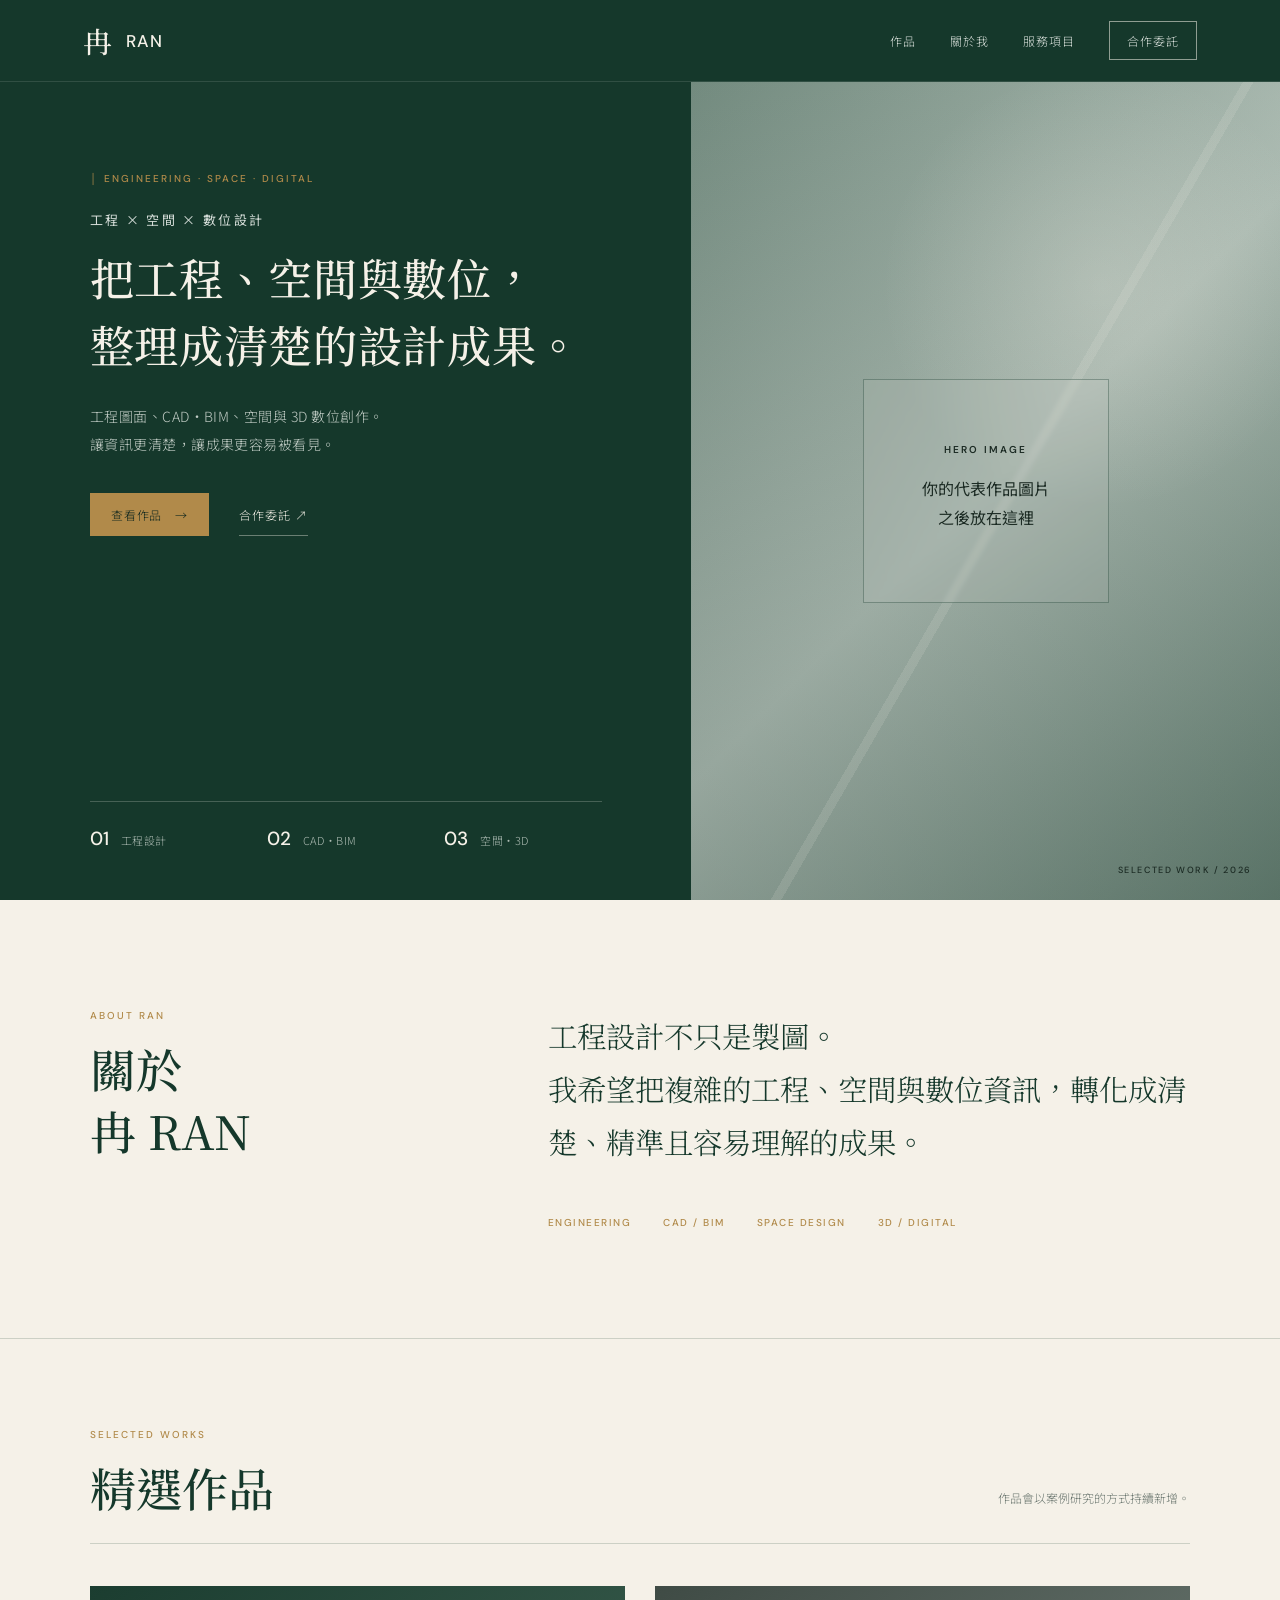
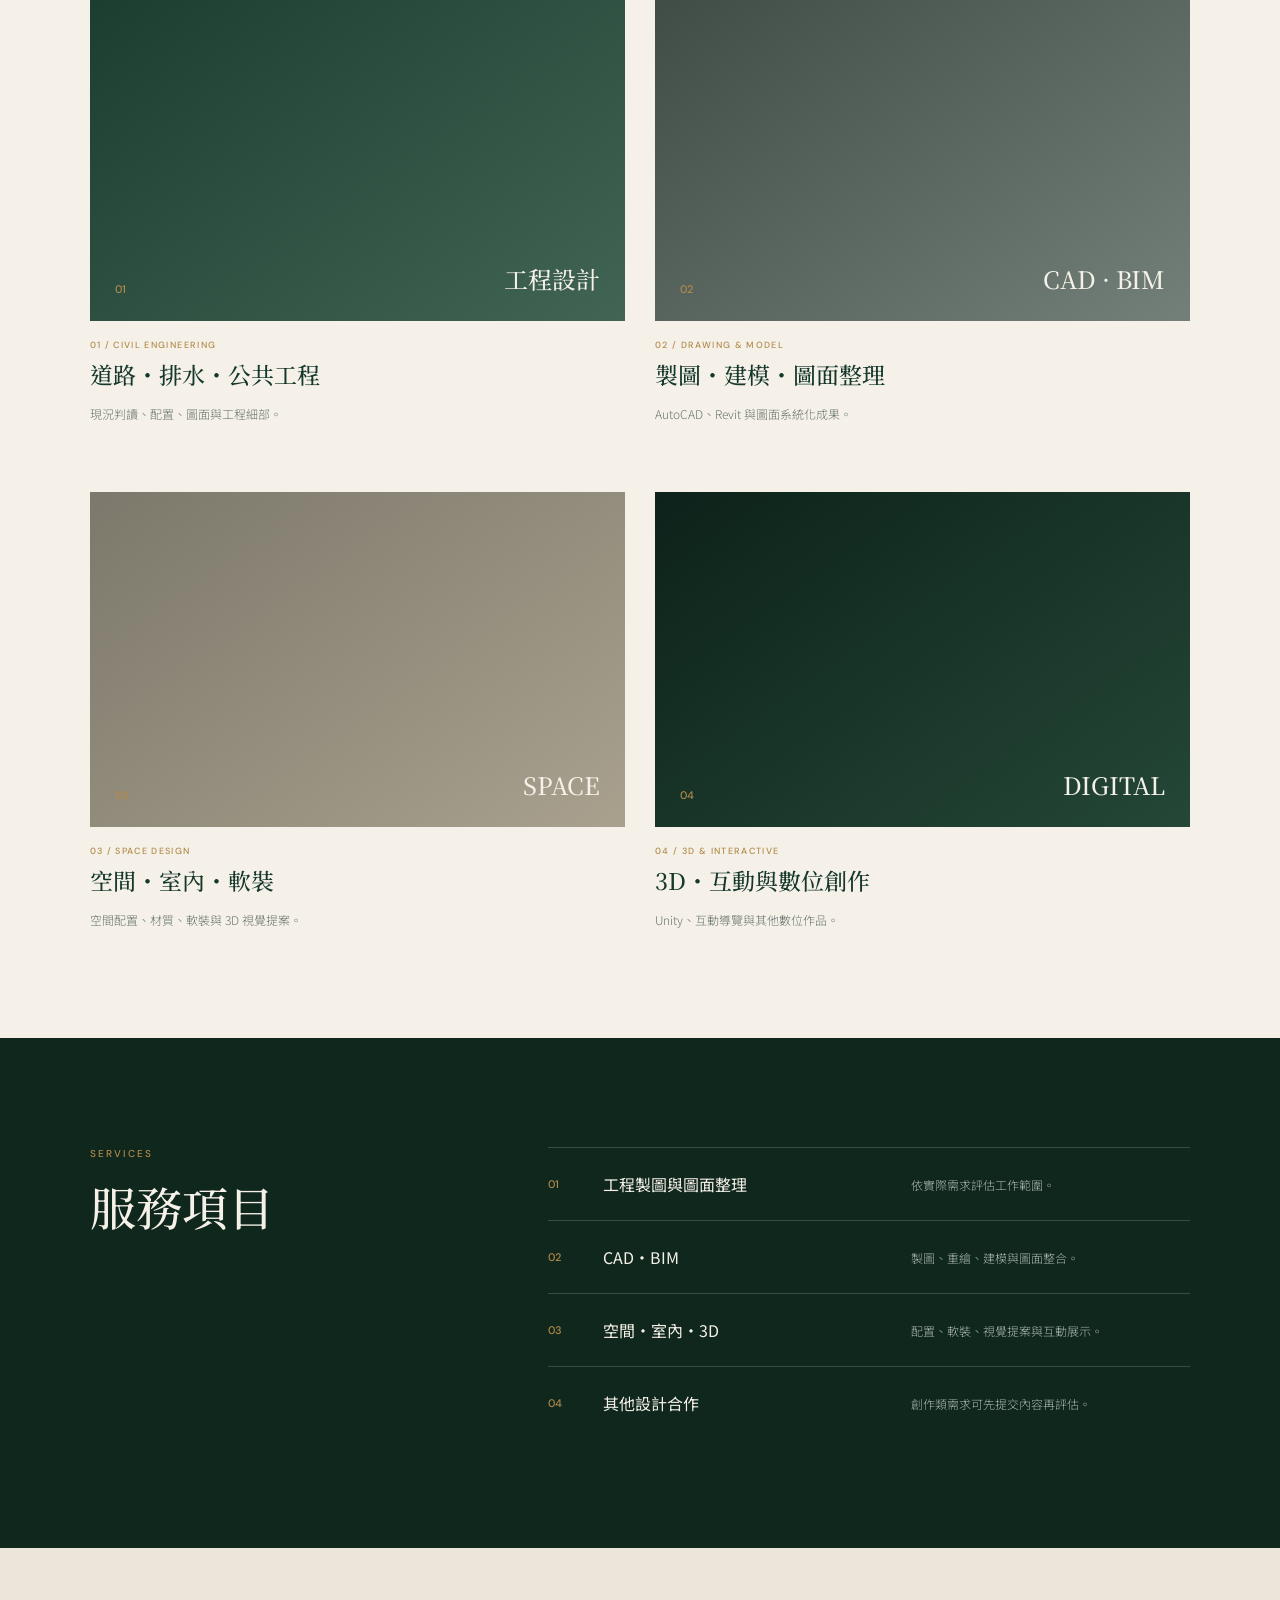
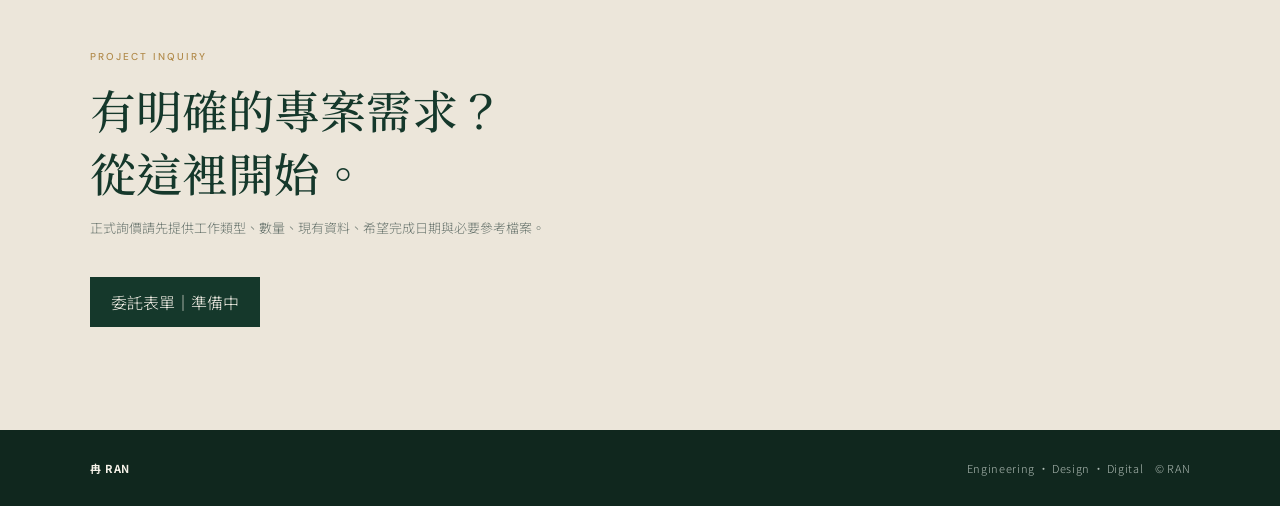
==== index.html @ 671bc38c "Add files via upload" ====
<!DOCTYPE html><html lang="zh-Hant"><head><meta charset="UTF-8"><meta name="viewport" content="width=device-width,initial-scale=1"><title>冉 RAN｜工程 × 空間 × 數位設計</title><link rel="preconnect" href="https://fonts.googleapis.com"><link rel="preconnect" href="https://fonts.gstatic.com" crossorigin><link href="https://fonts.googleapis.com/css2?family=Noto+Sans+TC:wght@300;400;500;600&family=Noto+Serif+TC:wght@500;600&family=DM+Sans:wght@400;500;600&display=swap" rel="stylesheet"><link rel="stylesheet" href="styles-v03.css?v=20260808-1845"></head><body><header><a class="brand" href="#top"><b>冉</b> RAN</a><nav><a href="#work">作品</a><a href="#about">關於我</a><a href="#services">服務項目</a><a href="#contact">合作委託</a></nav></header><main id="top"><section class="hero"><div class="copy"><p class="kicker">│ ENGINEERING · SPACE · DIGITAL</p><h1><small>工程 × 空間 × 數位設計</small>把工程、空間與數位，<br>整理成清楚的設計成果。</h1><p class="lead">工程圖面、CAD・BIM、空間與 3D 數位創作。<br>讓資訊更清楚，讓成果更容易被看見。</p><div class="actions"><a class="btn" href="#work">查看作品　→</a><a href="#contact">合作委託 ↗</a></div><div class="stats"><div><b>01</b><span>工程設計</span></div><div><b>02</b><span>CAD・BIM</span></div><div><b>03</b><span>空間・3D</span></div></div></div><div class="heroimg"><div><span>HERO IMAGE</span><p>你的代表作品圖片<br>之後放在這裡</p></div><small>SELECTED WORK / 2026</small></div></section><section id="about" class="about"><div><p class="label">ABOUT RAN</p><h2>關於<br>冉 RAN</h2></div><div><p class="statement">工程設計不只是製圖。<br>我希望把複雜的工程、空間與數位資訊，轉化成清楚、精準且容易理解的成果。</p><div class="tags"><span>ENGINEERING</span><span>CAD / BIM</span><span>SPACE DESIGN</span><span>3D / DIGITAL</span></div></div></section><section id="work" class="works"><div class="head"><div><p class="label">SELECTED WORKS</p><h2>精選作品</h2></div><p>作品會以案例研究的方式持續新增。</p></div><div class="cards"><article><div class="visual a"><span>01</span><b>工程設計</b></div><p>01 / CIVIL ENGINEERING</p><h3>道路・排水・公共工程</h3><small>現況判讀、配置、圖面與工程細部。</small></article><article><div class="visual b"><span>02</span><b>CAD · BIM</b></div><p>02 / DRAWING & MODEL</p><h3>製圖・建模・圖面整理</h3><small>AutoCAD、Revit 與圖面系統化成果。</small></article><article><div class="visual c"><span>03</span><b>SPACE</b></div><p>03 / SPACE DESIGN</p><h3>空間・室內・軟裝</h3><small>空間配置、材質、軟裝與 3D 視覺提案。</small></article><article><div class="visual d"><span>04</span><b>DIGITAL</b></div><p>04 / 3D & INTERACTIVE</p><h3>3D・互動與數位創作</h3><small>Unity、互動導覽與其他數位作品。</small></article></div></section><section id="services" class="services"><div><p class="label gold">SERVICES</p><h2>服務項目</h2></div><div class="rows"><div><span>01</span><h3>工程製圖與圖面整理</h3><p>依實際需求評估工作範圍。</p></div><div><span>02</span><h3>CAD・BIM</h3><p>製圖、重繪、建模與圖面整合。</p></div><div><span>03</span><h3>空間・室內・3D</h3><p>配置、軟裝、視覺提案與互動展示。</p></div><div><span>04</span><h3>其他設計合作</h3><p>創作類需求可先提交內容再評估。</p></div></div></section><section id="contact" class="contact"><p class="label">PROJECT INQUIRY</p><h2>有明確的專案需求？<br>從這裡開始。</h2><p>正式詢價請先提供工作類型、數量、現有資料、希望完成日期與必要參考檔案。</p><span class="btn dark">委託表單｜準備中</span></section></main><footer><b>冉 RAN</b><span>Engineering · Design · Digital　© <i id="year"></i> RAN</span></footer><script src="script.js"></script></body></html>
---- styles-v03.css ----
:root{
  --forest:#15382b;
  --forest-deep:#10271e;
  --forest-soft:#294b3d;
  --ivory:#f5f1e8;
  --ivory-2:#ece6da;
  --brass:#b18a4a;
  --ink:#1c2b24;
  --muted:#69756e;
  --line:rgba(21,56,43,.18);
}
*{box-sizing:border-box}
html{scroll-behavior:smooth}
body{margin:0;background:var(--ivory);color:var(--ink);font-family:"Noto Sans TC",sans-serif;font-weight:300}
a{color:inherit}
header{
  height:82px;padding:0 6.5vw;display:flex;align-items:center;justify-content:space-between;
  background:var(--forest);color:var(--ivory);border-bottom:1px solid rgba(245,241,232,.12);
}
.brand{text-decoration:none;font:500 17px "DM Sans";letter-spacing:.08em;display:flex;align-items:center}
.brand b{font:500 29px "Noto Serif TC";margin-right:12px}
nav{display:flex;align-items:center;gap:34px}
nav a{text-decoration:none;font-size:12px;letter-spacing:.08em;color:#dbe2dd}
nav a:last-child{border:1px solid rgba(245,241,232,.55);padding:10px 17px}
nav a:hover{color:var(--brass)}
.hero{display:grid;grid-template-columns:54% 46%;min-height:calc(100vh - 82px);max-height:820px}
.copy{
  background:var(--forest);color:var(--ivory);padding:10vh 7vw 5.5vh 7vw;
  display:flex;flex-direction:column;justify-content:center;
}
.kicker,.label{font:500 10px "DM Sans";letter-spacing:.2em;color:var(--brass);margin:0}
.copy h1{
  font-family:"Noto Serif TC",serif;font-weight:500;font-size:clamp(35px,3.45vw,53px);
  line-height:1.52;letter-spacing:.015em;margin:25px 0 24px;max-width:760px;
}
.copy h1 small{
  display:block;font:400 13px "Noto Sans TC";letter-spacing:.18em;color:#d5ddd8;
  margin-bottom:15px;
}
.lead{max-width:570px;color:#c1ccc5;font-size:14px;line-height:2;letter-spacing:.035em;margin:0}
.actions{display:flex;align-items:center;gap:30px;margin-top:35px}
.actions a{text-decoration:none;color:var(--ivory);font-size:12px;letter-spacing:.08em}
.btn{background:var(--brass)!important;color:var(--forest-deep)!important;padding:13px 21px}
.actions>a:not(.btn){border-bottom:1px solid rgba(245,241,232,.38);padding:12px 0}
.stats{
  display:grid;grid-template-columns:repeat(3,1fr);gap:20px;margin-top:auto;
  padding-top:24px;border-top:1px solid rgba(245,241,232,.22)
}
.stats div{display:grid;grid-template-columns:auto 1fr;column-gap:12px;align-items:baseline}
.stats b{font:500 19px "DM Sans";color:var(--ivory)}
.stats span{font-size:11px;color:#aebcb4;letter-spacing:.05em}
.heroimg{
  position:relative;overflow:hidden;display:grid;place-items:center;
  background:
    linear-gradient(180deg,rgba(16,39,30,.05),rgba(16,39,30,.23)),
    linear-gradient(135deg,#789084 0%,#b9c7be 50%,#6f897c 100%);
}
.heroimg:before{
  content:"";position:absolute;inset:0;
  background:
    linear-gradient(120deg,transparent 0 52%,rgba(245,241,232,.12) 52% 53%,transparent 53%),
    radial-gradient(circle at 70% 25%,rgba(245,241,232,.22),transparent 30%);
}
.heroimg>div{
  position:relative;text-align:center;padding:54px 58px;
  border:1px solid rgba(21,56,43,.34);background:rgba(245,241,232,.08);backdrop-filter:blur(2px)
}
.heroimg span{font:600 10px "DM Sans";letter-spacing:.22em}
.heroimg p{font:400 16px "Noto Sans TC";line-height:1.8}
.heroimg small{position:absolute;right:28px;bottom:24px;font:500 9px "DM Sans";letter-spacing:.18em}
.about,.works,.services,.contact{padding:8.5vw 7vw}
.about{
  display:grid;grid-template-columns:30% 1fr;gap:10vw;background:var(--ivory);
  border-bottom:1px solid var(--line)
}
.about h2,.head h2,.services h2,.contact h2{
  font-family:"Noto Serif TC";font-weight:500;color:var(--forest);
  font-size:clamp(34px,3.6vw,52px);line-height:1.35;margin:15px 0 0
}
.statement{
  font-family:"Noto Serif TC";font-size:clamp(22px,2.3vw,34px);line-height:1.8;
  color:var(--forest);margin:0;max-width:850px
}
.tags{display:flex;flex-wrap:wrap;gap:14px 32px;margin-top:48px;color:var(--brass);font:500 10px "DM Sans";letter-spacing:.15em}
.works{padding-top:7vw}
.head{display:flex;justify-content:space-between;align-items:end;border-bottom:1px solid var(--line);padding-bottom:25px;margin-bottom:42px}
.head>p{color:var(--muted);font-size:12px}
.cards{display:grid;grid-template-columns:1fr 1fr;gap:68px 30px}
.visual{aspect-ratio:16/10;padding:25px;display:flex;justify-content:space-between;align-items:flex-end;color:var(--ivory);overflow:hidden}
.visual span{color:var(--brass);font:500 11px "DM Sans"}
.visual b{font:500 24px "Noto Serif TC"}
.a{background:linear-gradient(145deg,#1b3d30,#416454)}
.b{background:linear-gradient(145deg,#3f4b45,#738079)}
.c{background:linear-gradient(145deg,#7c786b,#a9a18e)}
.d{background:linear-gradient(145deg,#0d221a,#244737)}
.cards article>p{font:500 9px "DM Sans";letter-spacing:.15em;color:var(--brass);margin:18px 0 7px}
.cards h3{font-family:"Noto Serif TC";font-size:23px;font-weight:500;color:var(--forest);margin:0 0 9px}
.cards small{color:var(--muted);font-size:12px}
.services{background:var(--forest-deep);color:var(--ivory);display:grid;grid-template-columns:30% 1fr;gap:10vw}
.services h2{color:var(--ivory)}
.gold{color:var(--brass)}
.rows>div{display:grid;grid-template-columns:55px 1.1fr 1fr;align-items:center;border-top:1px solid rgba(245,241,232,.18);padding:24px 0}
.rows span{color:var(--brass);font:500 11px "DM Sans"}
.rows h3{font-size:16px;font-weight:400;margin:0}
.rows p{color:#aab7af;font-size:12px;margin:0}
.contact{background:var(--ivory-2);padding-top:8vw;padding-bottom:8vw}
.contact>p:not(.label){color:var(--muted);max-width:650px;line-height:1.9;font-size:13px}
.dark{display:inline-block;margin-top:24px;background:var(--forest)!important;color:var(--ivory)!important}
footer{padding:30px 7vw;background:var(--forest-deep);color:#aebbb4;display:flex;justify-content:space-between;font-size:11px;letter-spacing:.06em}
footer b{color:var(--ivory)}
@media(max-width:900px){
  header{height:72px}nav{display:none}
  .hero{grid-template-columns:1fr;max-height:none}
  .copy{min-height:650px;padding:70px 7vw 40px}
  .heroimg{min-height:560px}
  .stats{margin-top:65px}
  .about,.services{grid-template-columns:1fr;gap:45px}
  .cards{grid-template-columns:1fr}
  .head{display:block}
  .rows>div{grid-template-columns:45px 1fr}.rows p{grid-column:2;margin-top:8px}
}
@media(max-width:560px){
  .copy h1{font-size:34px}.heroimg{min-height:430px}
  .stats{grid-template-columns:1fr;gap:12px}
  .about,.works,.services,.contact{padding:72px 7vw}
  footer{flex-direction:column;gap:8px}
}
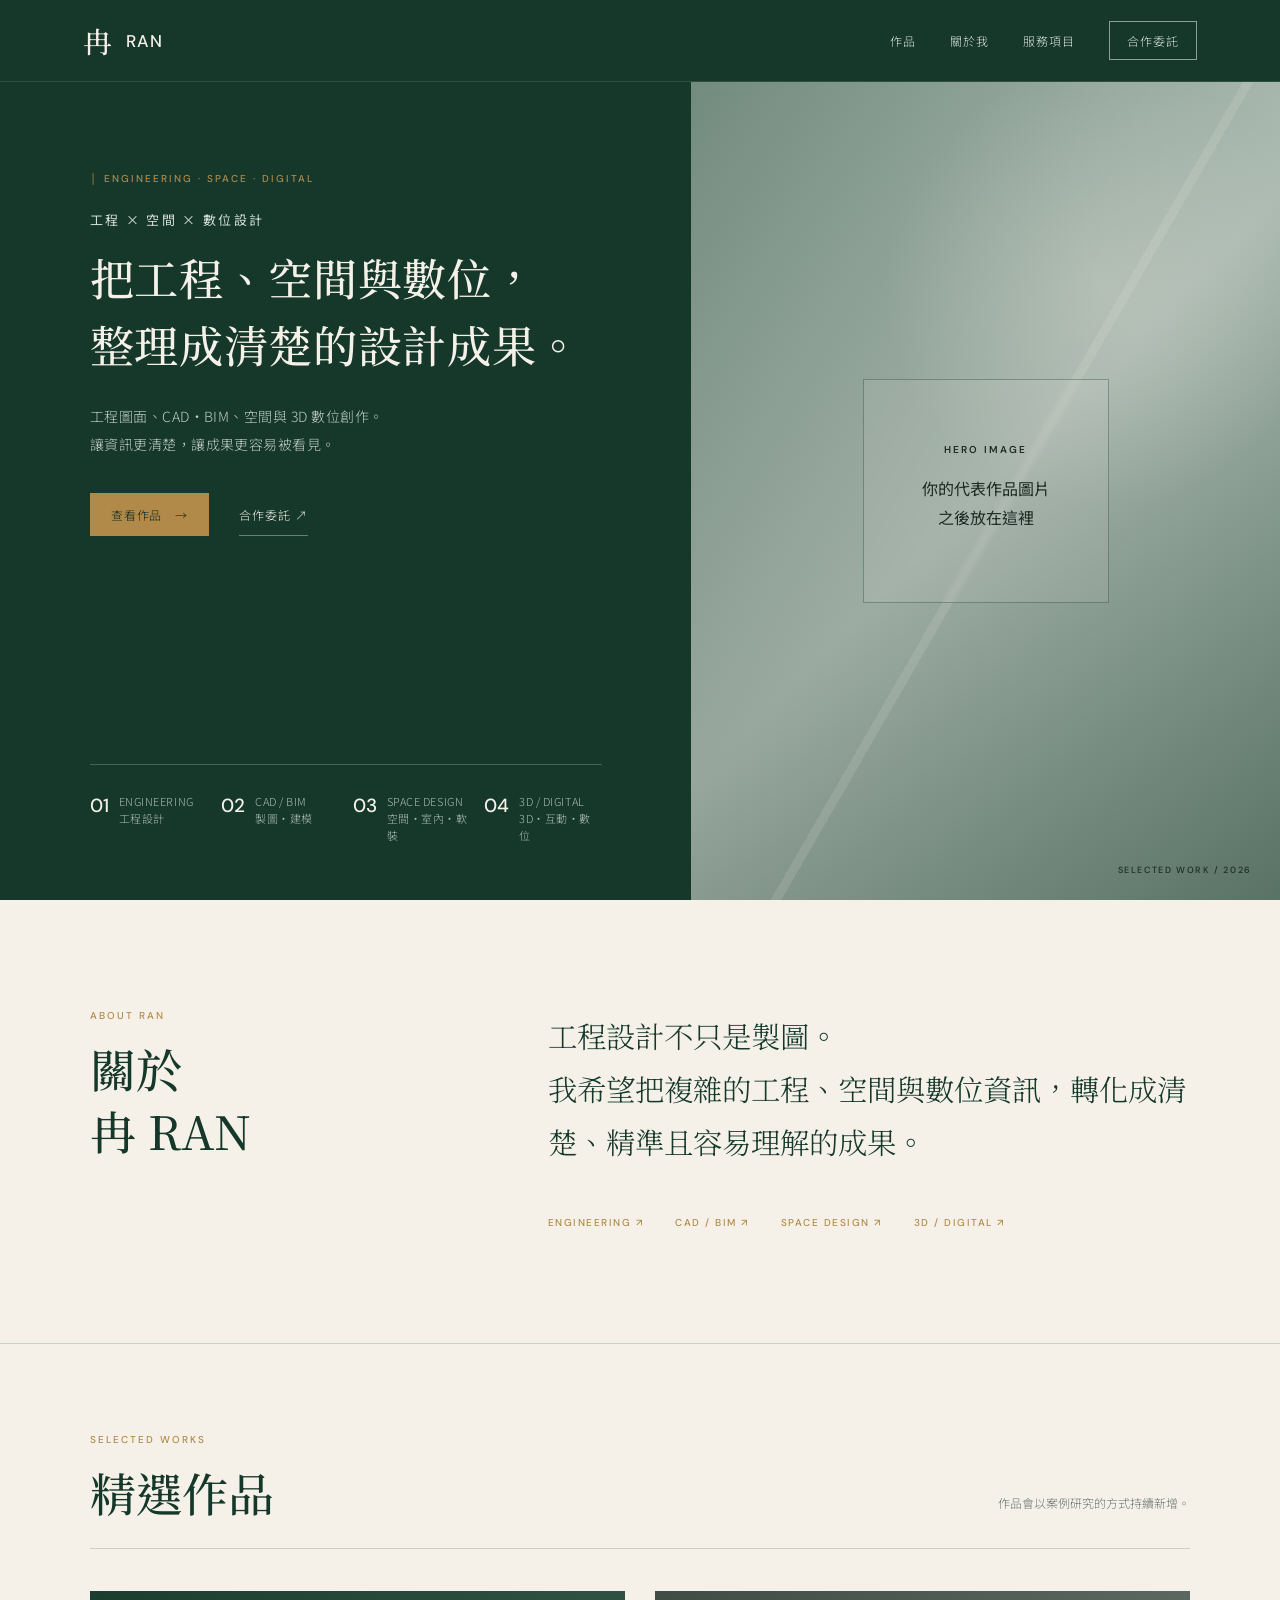
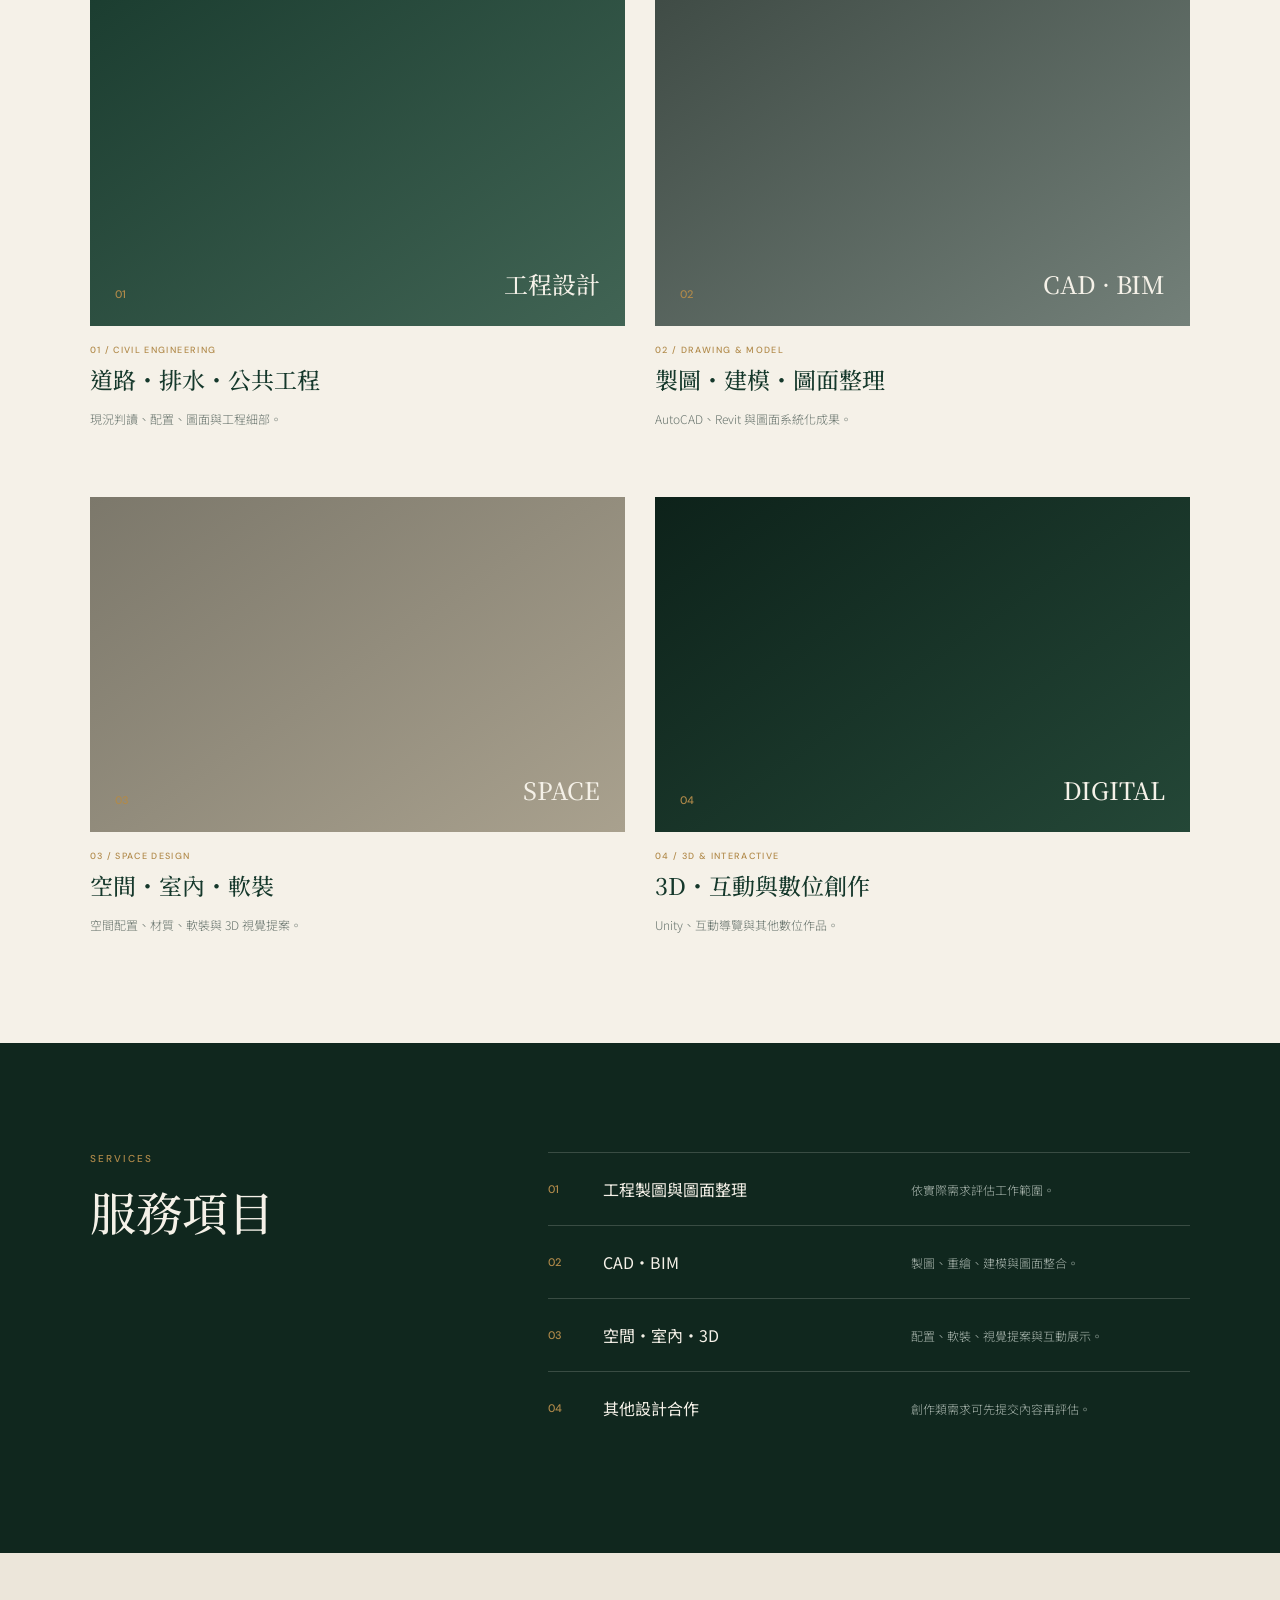
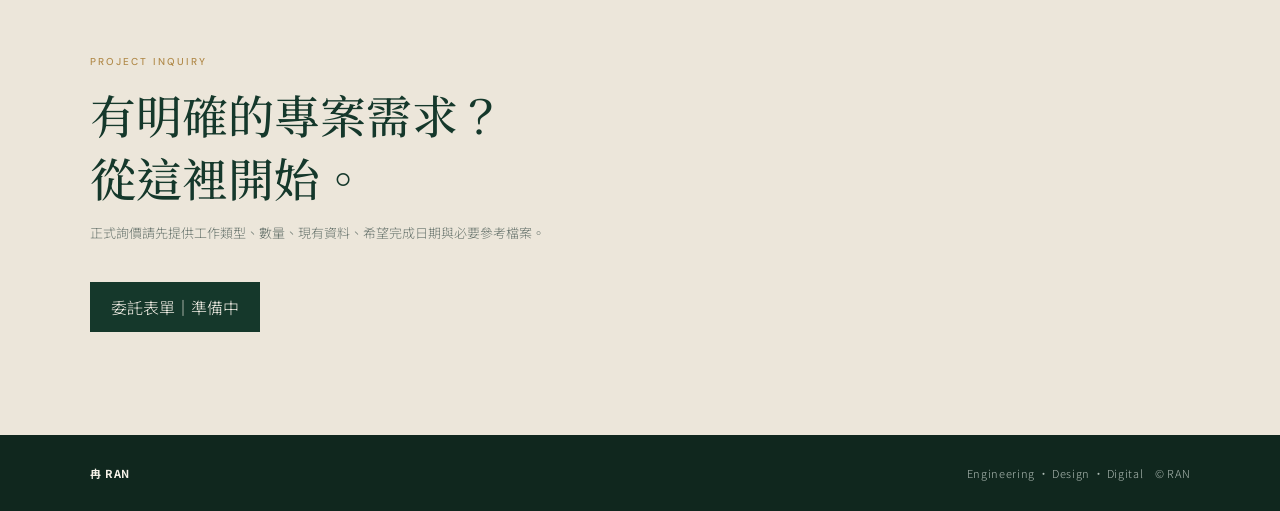
==== commit 82aa60e0: "Add files via upload" ====
--- a/index.html
+++ b/index.html
@@ -1 +1,11 @@
-<!DOCTYPE html><html lang="zh-Hant"><head><meta charset="UTF-8"><meta name="viewport" content="width=device-width,initial-scale=1"><title>冉 RAN｜工程 × 空間 × 數位設計</title><link rel="preconnect" href="https://fonts.googleapis.com"><link rel="preconnect" href="https://fonts.gstatic.com" crossorigin><link href="https://fonts.googleapis.com/css2?family=Noto+Sans+TC:wght@300;400;500;600&family=Noto+Serif+TC:wght@500;600&family=DM+Sans:wght@400;500;600&display=swap" rel="stylesheet"><link rel="stylesheet" href="styles-v03.css?v=20260808-1845"></head><body><header><a class="brand" href="#top"><b>冉</b> RAN</a><nav><a href="#work">作品</a><a href="#about">關於我</a><a href="#services">服務項目</a><a href="#contact">合作委託</a></nav></header><main id="top"><section class="hero"><div class="copy"><p class="kicker">│ ENGINEERING · SPACE · DIGITAL</p><h1><small>工程 × 空間 × 數位設計</small>把工程、空間與數位，<br>整理成清楚的設計成果。</h1><p class="lead">工程圖面、CAD・BIM、空間與 3D 數位創作。<br>讓資訊更清楚，讓成果更容易被看見。</p><div class="actions"><a class="btn" href="#work">查看作品　→</a><a href="#contact">合作委託 ↗</a></div><div class="stats"><div><b>01</b><span>工程設計</span></div><div><b>02</b><span>CAD・BIM</span></div><div><b>03</b><span>空間・3D</span></div></div></div><div class="heroimg"><div><span>HERO IMAGE</span><p>你的代表作品圖片<br>之後放在這裡</p></div><small>SELECTED WORK / 2026</small></div></section><section id="about" class="about"><div><p class="label">ABOUT RAN</p><h2>關於<br>冉 RAN</h2></div><div><p class="statement">工程設計不只是製圖。<br>我希望把複雜的工程、空間與數位資訊，轉化成清楚、精準且容易理解的成果。</p><div class="tags"><span>ENGINEERING</span><span>CAD / BIM</span><span>SPACE DESIGN</span><span>3D / DIGITAL</span></div></div></section><section id="work" class="works"><div class="head"><div><p class="label">SELECTED WORKS</p><h2>精選作品</h2></div><p>作品會以案例研究的方式持續新增。</p></div><div class="cards"><article><div class="visual a"><span>01</span><b>工程設計</b></div><p>01 / CIVIL ENGINEERING</p><h3>道路・排水・公共工程</h3><small>現況判讀、配置、圖面與工程細部。</small></article><article><div class="visual b"><span>02</span><b>CAD · BIM</b></div><p>02 / DRAWING & MODEL</p><h3>製圖・建模・圖面整理</h3><small>AutoCAD、Revit 與圖面系統化成果。</small></article><article><div class="visual c"><span>03</span><b>SPACE</b></div><p>03 / SPACE DESIGN</p><h3>空間・室內・軟裝</h3><small>空間配置、材質、軟裝與 3D 視覺提案。</small></article><article><div class="visual d"><span>04</span><b>DIGITAL</b></div><p>04 / 3D & INTERACTIVE</p><h3>3D・互動與數位創作</h3><small>Unity、互動導覽與其他數位作品。</small></article></div></section><section id="services" class="services"><div><p class="label gold">SERVICES</p><h2>服務項目</h2></div><div class="rows"><div><span>01</span><h3>工程製圖與圖面整理</h3><p>依實際需求評估工作範圍。</p></div><div><span>02</span><h3>CAD・BIM</h3><p>製圖、重繪、建模與圖面整合。</p></div><div><span>03</span><h3>空間・室內・3D</h3><p>配置、軟裝、視覺提案與互動展示。</p></div><div><span>04</span><h3>其他設計合作</h3><p>創作類需求可先提交內容再評估。</p></div></div></section><section id="contact" class="contact"><p class="label">PROJECT INQUIRY</p><h2>有明確的專案需求？<br>從這裡開始。</h2><p>正式詢價請先提供工作類型、數量、現有資料、希望完成日期與必要參考檔案。</p><span class="btn dark">委託表單｜準備中</span></section></main><footer><b>冉 RAN</b><span>Engineering · Design · Digital　© <i id="year"></i> RAN</span></footer><script src="script.js"></script></body></html>+<!DOCTYPE html><html lang="zh-Hant"><head><meta charset="UTF-8"><meta name="viewport" content="width=device-width,initial-scale=1"><title>冉 RAN｜工程 × 空間 × 數位設計</title><link rel="preconnect" href="https://fonts.googleapis.com"><link rel="preconnect" href="https://fonts.gstatic.com" crossorigin><link href="https://fonts.googleapis.com/css2?family=Noto+Sans+TC:wght@300;400;500;600&family=Noto+Serif+TC:wght@500;600&family=DM+Sans:wght@400;500;600&display=swap" rel="stylesheet"><link rel="stylesheet" href="styles-v041.css?v=20260808-1915"></head><body><header><a class="brand" href="#top"><b>冉</b> RAN</a><nav><a href="#work">作品</a><a href="#about">關於我</a><a href="#services">服務項目</a><a href="#contact">合作委託</a></nav></header><main id="top"><section class="hero"><div class="copy"><p class="kicker">│ ENGINEERING · SPACE · DIGITAL</p><h1><small>工程 × 空間 × 數位設計</small>把工程、空間與數位，<br>整理成清楚的設計成果。</h1><p class="lead">工程圖面、CAD・BIM、空間與 3D 數位創作。<br>讓資訊更清楚，讓成果更容易被看見。</p><div class="actions"><a class="btn" href="#work">查看作品　→</a><a href="#contact">合作委託 ↗</a></div><div class="stats">
+<a href="engineering.html"><b>01</b><span>ENGINEERING<br>工程設計</span></a>
+<a href="cad-bim.html"><b>02</b><span>CAD / BIM<br>製圖・建模</span></a>
+<a href="space-design.html"><b>03</b><span>SPACE DESIGN<br>空間・室內・軟裝</span></a>
+<a href="digital.html"><b>04</b><span>3D / DIGITAL<br>3D・互動・數位</span></a>
+</div></div><div class="heroimg"><div><span>HERO IMAGE</span><p>你的代表作品圖片<br>之後放在這裡</p></div><small>SELECTED WORK / 2026</small></div></section><section id="about" class="about"><div><p class="label">ABOUT RAN</p><h2>關於<br>冉 RAN</h2></div><div><p class="statement">工程設計不只是製圖。<br>我希望把複雜的工程、空間與數位資訊，轉化成清楚、精準且容易理解的成果。</p><div class="tags">
+<a href="engineering.html">ENGINEERING ↗</a>
+<a href="cad-bim.html">CAD / BIM ↗</a>
+<a href="space-design.html">SPACE DESIGN ↗</a>
+<a href="digital.html">3D / DIGITAL ↗</a>
+</div></div></section><section id="work" class="works"><div class="head"><div><p class="label">SELECTED WORKS</p><h2>精選作品</h2></div><p>作品會以案例研究的方式持續新增。</p></div><div class="cards"><article><a class="visual a" href="engineering.html"><span>01</span><b>工程設計</b></a><p>01 / CIVIL ENGINEERING</p><h3>道路・排水・公共工程</h3><small>現況判讀、配置、圖面與工程細部。</small></article><article><a class="visual b" href="cad-bim.html"><span>02</span><b>CAD · BIM</b></a><p>02 / DRAWING & MODEL</p><h3>製圖・建模・圖面整理</h3><small>AutoCAD、Revit 與圖面系統化成果。</small></article><article><a class="visual c" href="space-design.html"><span>03</span><b>SPACE</b></a><p>03 / SPACE DESIGN</p><h3>空間・室內・軟裝</h3><small>空間配置、材質、軟裝與 3D 視覺提案。</small></article><article><a class="visual d" href="digital.html"><span>04</span><b>DIGITAL</b></a><p>04 / 3D & INTERACTIVE</p><h3>3D・互動與數位創作</h3><small>Unity、互動導覽與其他數位作品。</small></article></div></section><section id="services" class="services"><div><p class="label gold">SERVICES</p><h2>服務項目</h2></div><div class="rows"><div><span>01</span><h3>工程製圖與圖面整理</h3><p>依實際需求評估工作範圍。</p></div><div><span>02</span><h3>CAD・BIM</h3><p>製圖、重繪、建模與圖面整合。</p></div><div><span>03</span><h3>空間・室內・3D</h3><p>配置、軟裝、視覺提案與互動展示。</p></div><div><span>04</span><h3>其他設計合作</h3><p>創作類需求可先提交內容再評估。</p></div></div></section><section id="contact" class="contact"><p class="label">PROJECT INQUIRY</p><h2>有明確的專案需求？<br>從這裡開始。</h2><p>正式詢價請先提供工作類型、數量、現有資料、希望完成日期與必要參考檔案。</p><span class="btn dark">委託表單｜準備中</span></section></main><footer><b>冉 RAN</b><span>Engineering · Design · Digital　© <i id="year"></i> RAN</span></footer><script src="script.js"></script></body></html>
--- a/styles-v041.css
+++ b/styles-v041.css
@@ -0,0 +1,188 @@
+
+:root{
+  --forest:#15382b;
+  --forest-deep:#10271e;
+  --forest-soft:#294b3d;
+  --ivory:#f5f1e8;
+  --ivory-2:#ece6da;
+  --brass:#b18a4a;
+  --ink:#1c2b24;
+  --muted:#69756e;
+  --line:rgba(21,56,43,.18);
+}
+*{box-sizing:border-box}
+html{scroll-behavior:smooth}
+body{margin:0;background:var(--ivory);color:var(--ink);font-family:"Noto Sans TC",sans-serif;font-weight:300}
+a{color:inherit}
+header{
+  height:82px;padding:0 6.5vw;display:flex;align-items:center;justify-content:space-between;
+  background:var(--forest);color:var(--ivory);border-bottom:1px solid rgba(245,241,232,.12);
+}
+.brand{text-decoration:none;font:500 17px "DM Sans";letter-spacing:.08em;display:flex;align-items:center}
+.brand b{font:500 29px "Noto Serif TC";margin-right:12px}
+nav{display:flex;align-items:center;gap:34px}
+nav a{text-decoration:none;font-size:12px;letter-spacing:.08em;color:#dbe2dd}
+nav a:last-child{border:1px solid rgba(245,241,232,.55);padding:10px 17px}
+nav a:hover{color:var(--brass)}
+.hero{display:grid;grid-template-columns:54% 46%;min-height:calc(100vh - 82px);max-height:820px}
+.copy{
+  background:var(--forest);color:var(--ivory);padding:10vh 7vw 5.5vh 7vw;
+  display:flex;flex-direction:column;justify-content:center;
+}
+.kicker,.label{font:500 10px "DM Sans";letter-spacing:.2em;color:var(--brass);margin:0}
+.copy h1{
+  font-family:"Noto Serif TC",serif;font-weight:500;font-size:clamp(35px,3.45vw,53px);
+  line-height:1.52;letter-spacing:.015em;margin:25px 0 24px;max-width:760px;
+}
+.copy h1 small{
+  display:block;font:400 13px "Noto Sans TC";letter-spacing:.18em;color:#d5ddd8;
+  margin-bottom:15px;
+}
+.lead{max-width:570px;color:#c1ccc5;font-size:14px;line-height:2;letter-spacing:.035em;margin:0}
+.actions{display:flex;align-items:center;gap:30px;margin-top:35px}
+.actions a{text-decoration:none;color:var(--ivory);font-size:12px;letter-spacing:.08em}
+.btn{background:var(--brass)!important;color:var(--forest-deep)!important;padding:13px 21px}
+.actions>a:not(.btn){border-bottom:1px solid rgba(245,241,232,.38);padding:12px 0}
+.stats{
+  display:grid;grid-template-columns:repeat(3,1fr);gap:20px;margin-top:auto;
+  padding-top:24px;border-top:1px solid rgba(245,241,232,.22)
+}
+.stats div{display:grid;grid-template-columns:auto 1fr;column-gap:12px;align-items:baseline}
+.stats b{font:500 19px "DM Sans";color:var(--ivory)}
+.stats span{font-size:11px;color:#aebcb4;letter-spacing:.05em}
+.heroimg{
+  position:relative;overflow:hidden;display:grid;place-items:center;
+  background:
+    linear-gradient(180deg,rgba(16,39,30,.05),rgba(16,39,30,.23)),
+    linear-gradient(135deg,#789084 0%,#b9c7be 50%,#6f897c 100%);
+}
+.heroimg:before{
+  content:"";position:absolute;inset:0;
+  background:
+    linear-gradient(120deg,transparent 0 52%,rgba(245,241,232,.12) 52% 53%,transparent 53%),
+    radial-gradient(circle at 70% 25%,rgba(245,241,232,.22),transparent 30%);
+}
+.heroimg>div{
+  position:relative;text-align:center;padding:54px 58px;
+  border:1px solid rgba(21,56,43,.34);background:rgba(245,241,232,.08);backdrop-filter:blur(2px)
+}
+.heroimg span{font:600 10px "DM Sans";letter-spacing:.22em}
+.heroimg p{font:400 16px "Noto Sans TC";line-height:1.8}
+.heroimg small{position:absolute;right:28px;bottom:24px;font:500 9px "DM Sans";letter-spacing:.18em}
+.about,.works,.services,.contact{padding:8.5vw 7vw}
+.about{
+  display:grid;grid-template-columns:30% 1fr;gap:10vw;background:var(--ivory);
+  border-bottom:1px solid var(--line)
+}
+.about h2,.head h2,.services h2,.contact h2{
+  font-family:"Noto Serif TC";font-weight:500;color:var(--forest);
+  font-size:clamp(34px,3.6vw,52px);line-height:1.35;margin:15px 0 0
+}
+.statement{
+  font-family:"Noto Serif TC";font-size:clamp(22px,2.3vw,34px);line-height:1.8;
+  color:var(--forest);margin:0;max-width:850px
+}
+.tags{display:flex;flex-wrap:wrap;gap:14px 32px;margin-top:48px;color:var(--brass);font:500 10px "DM Sans";letter-spacing:.15em}
+.works{padding-top:7vw}
+.head{display:flex;justify-content:space-between;align-items:end;border-bottom:1px solid var(--line);padding-bottom:25px;margin-bottom:42px}
+.head>p{color:var(--muted);font-size:12px}
+.cards{display:grid;grid-template-columns:1fr 1fr;gap:68px 30px}
+.visual{aspect-ratio:16/10;padding:25px;display:flex;justify-content:space-between;align-items:flex-end;color:var(--ivory);overflow:hidden}
+.visual span{color:var(--brass);font:500 11px "DM Sans"}
+.visual b{font:500 24px "Noto Serif TC"}
+.a{background:linear-gradient(145deg,#1b3d30,#416454)}
+.b{background:linear-gradient(145deg,#3f4b45,#738079)}
+.c{background:linear-gradient(145deg,#7c786b,#a9a18e)}
+.d{background:linear-gradient(145deg,#0d221a,#244737)}
+.cards article>p{font:500 9px "DM Sans";letter-spacing:.15em;color:var(--brass);margin:18px 0 7px}
+.cards h3{font-family:"Noto Serif TC";font-size:23px;font-weight:500;color:var(--forest);margin:0 0 9px}
+.cards small{color:var(--muted);font-size:12px}
+.services{background:var(--forest-deep);color:var(--ivory);display:grid;grid-template-columns:30% 1fr;gap:10vw}
+.services h2{color:var(--ivory)}
+.gold{color:var(--brass)}
+.rows>div{display:grid;grid-template-columns:55px 1.1fr 1fr;align-items:center;border-top:1px solid rgba(245,241,232,.18);padding:24px 0}
+.rows span{color:var(--brass);font:500 11px "DM Sans"}
+.rows h3{font-size:16px;font-weight:400;margin:0}
+.rows p{color:#aab7af;font-size:12px;margin:0}
+.contact{background:var(--ivory-2);padding-top:8vw;padding-bottom:8vw}
+.contact>p:not(.label){color:var(--muted);max-width:650px;line-height:1.9;font-size:13px}
+.dark{display:inline-block;margin-top:24px;background:var(--forest)!important;color:var(--ivory)!important}
+footer{padding:30px 7vw;background:var(--forest-deep);color:#aebbb4;display:flex;justify-content:space-between;font-size:11px;letter-spacing:.06em}
+footer b{color:var(--ivory)}
+@media(max-width:900px){
+  header{height:72px}nav{display:none}
+  .hero{grid-template-columns:1fr;max-height:none}
+  .copy{min-height:650px;padding:70px 7vw 40px}
+  .heroimg{min-height:560px}
+  .stats{margin-top:65px}
+  .about,.services{grid-template-columns:1fr;gap:45px}
+  .cards{grid-template-columns:1fr}
+  .head{display:block}
+  .rows>div{grid-template-columns:45px 1fr}.rows p{grid-column:2;margin-top:8px}
+}
+@media(max-width:560px){
+  .copy h1{font-size:34px}.heroimg{min-height:430px}
+  .stats{grid-template-columns:1fr;gap:12px}
+  .about,.works,.services,.contact{padding:72px 7vw}
+  footer{flex-direction:column;gap:8px}
+}
+
+.visual{text-decoration:none;transition:transform .35s ease,filter .35s ease}
+.visual:hover{transform:translateY(-4px);filter:brightness(1.04)}
+.category-hero{display:grid;grid-template-columns:48% 52%;min-height:650px;background:var(--forest)}
+.category-copy{padding:10vh 7vw;color:var(--ivory);display:flex;flex-direction:column;justify-content:center}
+.category-no{font:500 11px "DM Sans";letter-spacing:.18em;color:var(--brass)}
+.category-copy h1{font:500 clamp(40px,4.6vw,68px) "Noto Serif TC";line-height:1.35;margin:18px 0;color:var(--ivory)}
+.category-copy h1 small{display:block;font:400 12px "DM Sans";letter-spacing:.2em;color:#b9c7bf;margin-bottom:12px}
+.category-copy>p{max-width:520px;color:#c4cec8;line-height:1.95;font-size:14px}
+.category-cover{position:relative;display:grid;place-items:center;overflow:hidden;background:linear-gradient(145deg,#789084,#b8c8bf)}
+.category-cover:after{content:"REPRESENTATIVE IMAGE";font:500 10px "DM Sans";letter-spacing:.2em;color:rgba(16,39,30,.65);border:1px solid rgba(16,39,30,.25);padding:45px}
+.category-cover.engineer{background:linear-gradient(145deg,#315646,#8ba092)}
+.category-cover.cad{background:linear-gradient(145deg,#3f4944,#89938d)}
+.category-cover.space{background:linear-gradient(145deg,#8c8575,#c8bda8)}
+.category-cover.digital{background:linear-gradient(145deg,#173c2e,#5f7c6e)}
+.category-intro{padding:8vw 7vw;display:grid;grid-template-columns:30% 1fr;gap:10vw;border-bottom:1px solid var(--line)}
+.category-intro h2{font:500 clamp(32px,3.5vw,50px) "Noto Serif TC";color:var(--forest);margin:12px 0}
+.category-intro .big{font:500 clamp(22px,2.3vw,34px) "Noto Serif TC";color:var(--forest);line-height:1.8;margin:0}
+.project-grid{padding:7vw;display:grid;grid-template-columns:1fr 1fr;gap:65px 30px}
+.case-card{text-decoration:none;color:inherit}
+.case-image{aspect-ratio:16/10;background:#d9d5ca;position:relative;display:flex;align-items:flex-end;padding:22px;color:var(--forest)}
+.case-image:before{content:"PROJECT IMAGE";position:absolute;inset:0;display:grid;place-items:center;font:500 9px "DM Sans";letter-spacing:.18em;color:#7c857f}
+.case-image span{position:relative;z-index:1;font:500 10px "DM Sans";color:var(--brass)}
+.case-card small{display:block;margin-top:16px;color:var(--brass);font:500 9px "DM Sans";letter-spacing:.14em}
+.case-card h3{font:500 24px "Noto Serif TC";color:var(--forest);margin:7px 0}
+.case-card p{color:var(--muted);font-size:12px;line-height:1.8}
+.category-next{padding:5vw 7vw 8vw;border-top:1px solid var(--line);display:flex;justify-content:space-between;align-items:center}
+.category-next a{text-decoration:none;color:var(--forest);font:500 14px "Noto Serif TC"}
+.back-home{text-decoration:none;color:#d7e0da;font-size:12px;margin-top:30px}
+@media(max-width:900px){.category-hero{grid-template-columns:1fr}.category-cover{min-height:500px}.category-intro{grid-template-columns:1fr;gap:35px}.project-grid{grid-template-columns:1fr}}
+
+/* v0.4.1 linked category navigation */
+.stats{grid-template-columns:repeat(4,1fr);gap:14px}
+.stats a{
+  display:grid;grid-template-columns:auto 1fr;column-gap:10px;align-items:start;
+  text-decoration:none;color:inherit;padding:4px 0 6px;position:relative
+}
+.stats a:after{
+  content:"";position:absolute;left:0;bottom:0;width:0;height:1px;background:var(--brass);
+  transition:width .25s ease
+}
+.stats a:hover:after{width:100%}
+.stats a:hover b{color:var(--brass)}
+.stats a span{line-height:1.55}
+.tags a{
+  color:var(--brass);text-decoration:none;position:relative;padding-bottom:5px;
+  transition:color .2s ease
+}
+.tags a:after{
+  content:"";position:absolute;left:0;bottom:0;width:0;height:1px;background:var(--brass);
+  transition:width .25s ease
+}
+.tags a:hover:after{width:100%}
+.tags a:hover{color:#8f6d36}
+@media(max-width:900px){
+  .stats{grid-template-columns:repeat(2,1fr);row-gap:18px}
+}
+@media(max-width:560px){
+  .stats{grid-template-columns:1fr}
+}
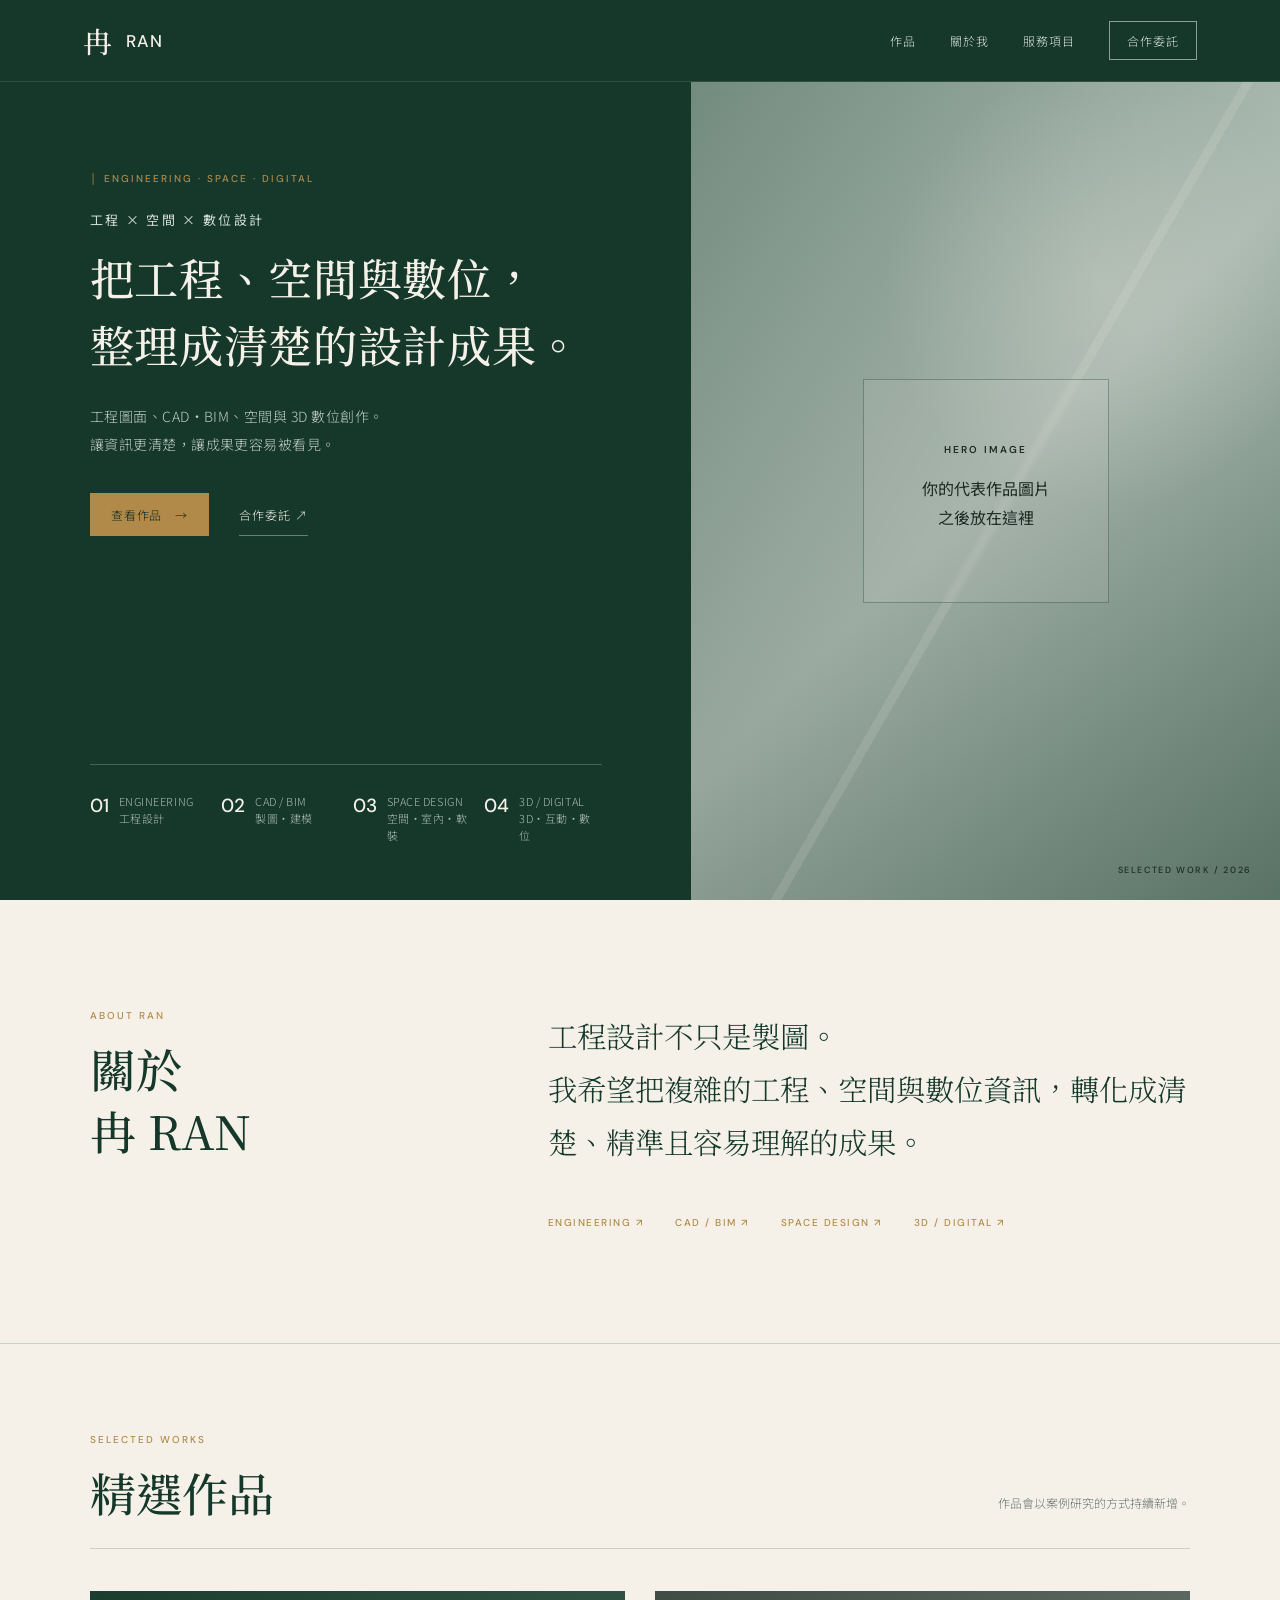
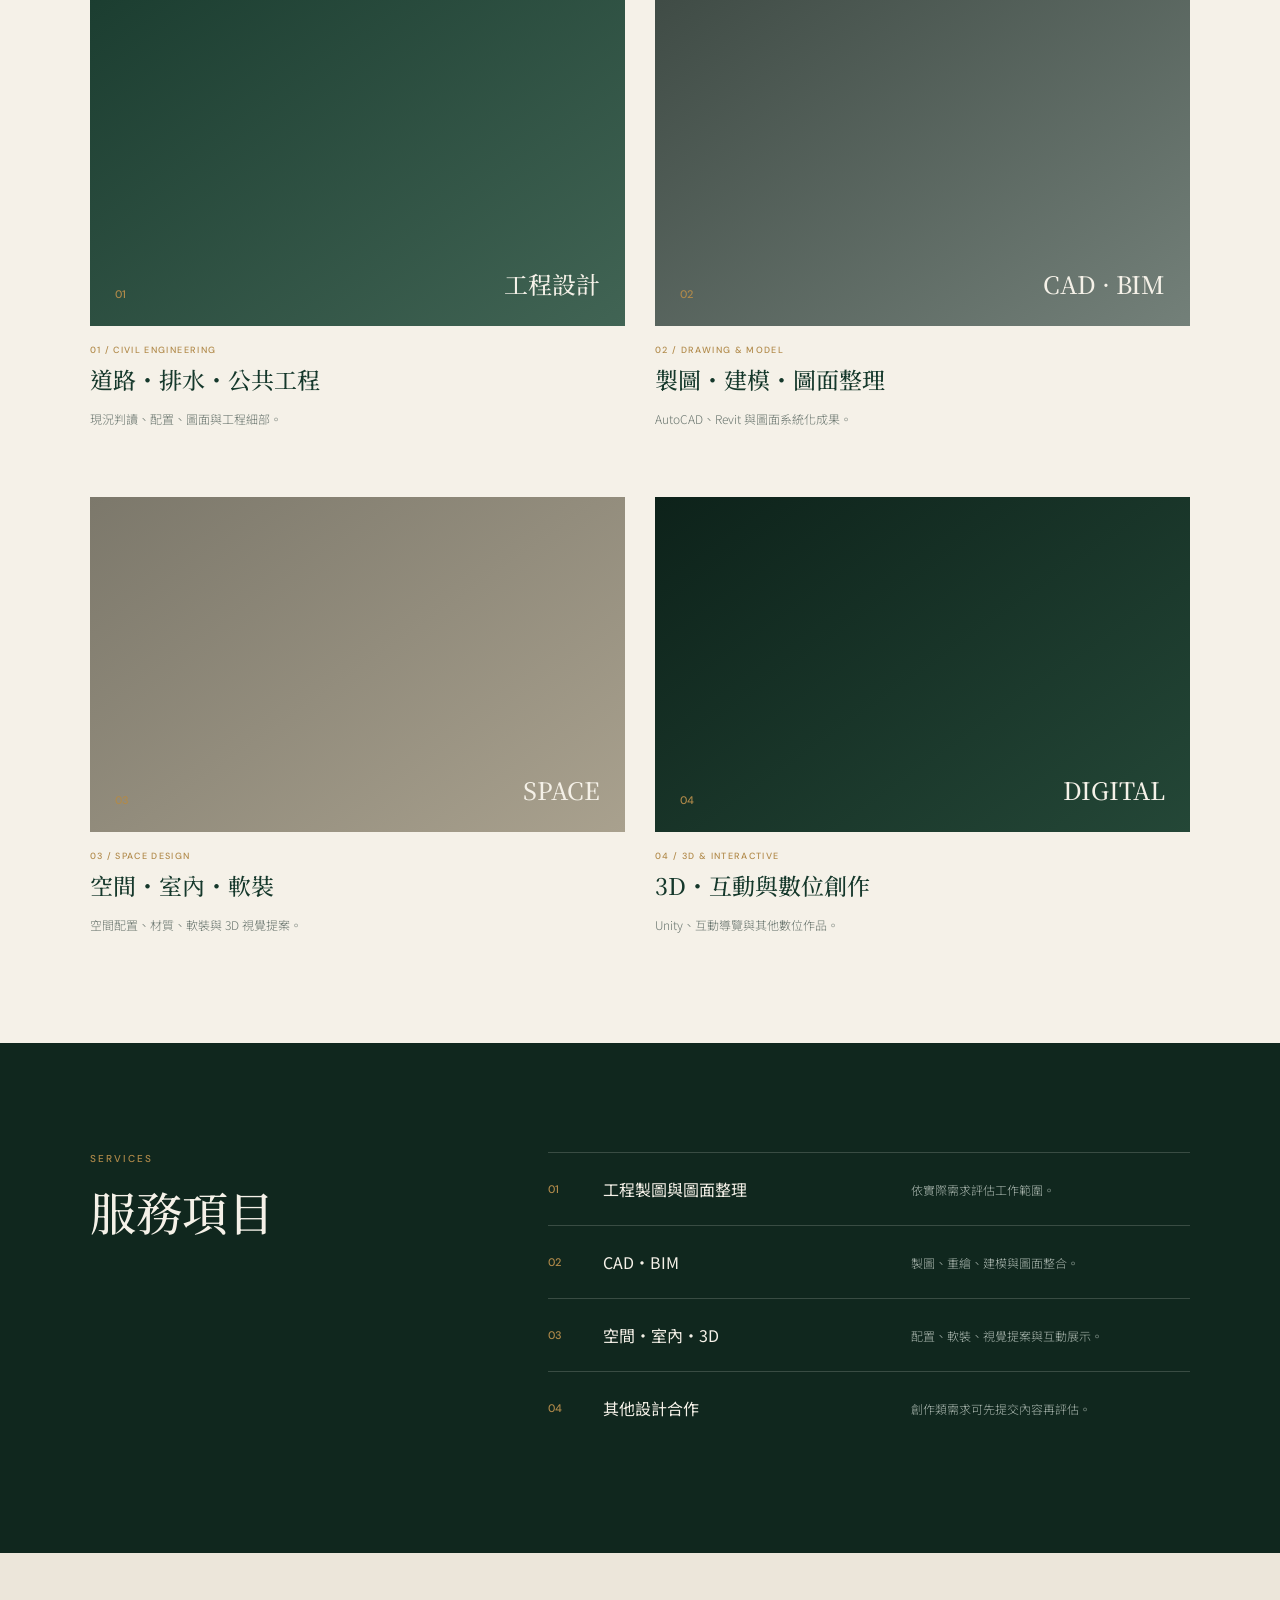
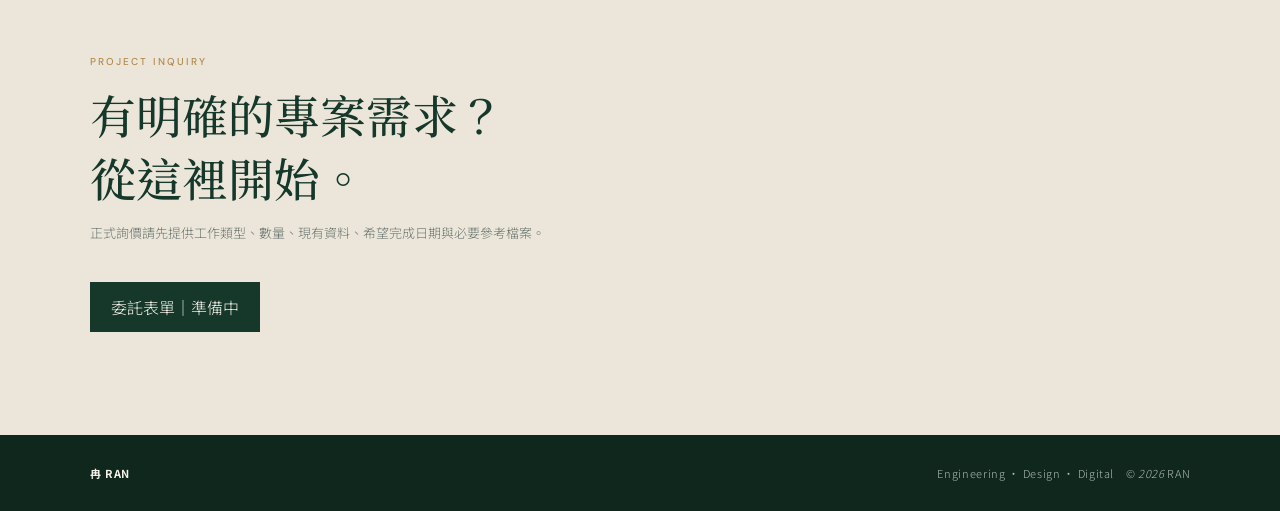
==== commit c0ad528f: "Add files via upload" ====
--- a/index.html
+++ b/index.html
@@ -1,4 +1,4 @@
-<!DOCTYPE html><html lang="zh-Hant"><head><meta charset="UTF-8"><meta name="viewport" content="width=device-width,initial-scale=1"><title>冉 RAN｜工程 × 空間 × 數位設計</title><link rel="preconnect" href="https://fonts.googleapis.com"><link rel="preconnect" href="https://fonts.gstatic.com" crossorigin><link href="https://fonts.googleapis.com/css2?family=Noto+Sans+TC:wght@300;400;500;600&family=Noto+Serif+TC:wght@500;600&family=DM+Sans:wght@400;500;600&display=swap" rel="stylesheet"><link rel="stylesheet" href="styles-v041.css?v=20260808-1915"></head><body><header><a class="brand" href="#top"><b>冉</b> RAN</a><nav><a href="#work">作品</a><a href="#about">關於我</a><a href="#services">服務項目</a><a href="#contact">合作委託</a></nav></header><main id="top"><section class="hero"><div class="copy"><p class="kicker">│ ENGINEERING · SPACE · DIGITAL</p><h1><small>工程 × 空間 × 數位設計</small>把工程、空間與數位，<br>整理成清楚的設計成果。</h1><p class="lead">工程圖面、CAD・BIM、空間與 3D 數位創作。<br>讓資訊更清楚，讓成果更容易被看見。</p><div class="actions"><a class="btn" href="#work">查看作品　→</a><a href="#contact">合作委託 ↗</a></div><div class="stats">
+<!DOCTYPE html><html lang="zh-Hant"><head><meta charset="UTF-8"><meta name="viewport" content="width=device-width,initial-scale=1"><title>冉 RAN｜工程 × 空間 × 數位設計</title><link rel="preconnect" href="https://fonts.googleapis.com"><link rel="preconnect" href="https://fonts.gstatic.com" crossorigin><link href="https://fonts.googleapis.com/css2?family=Noto+Sans+TC:wght@300;400;500;600&family=Noto+Serif+TC:wght@500;600&family=DM+Sans:wght@400;500;600&display=swap" rel="stylesheet"><link rel="stylesheet" href="styles-v042.css?v=20260808-1930"></head><body><header><a class="brand" href="#top"><b>冉</b> RAN</a><nav><a href="#work">作品</a><a href="#about">關於我</a><a href="#services">服務項目</a><a href="#contact">合作委託</a></nav></header><main id="top"><section class="hero"><div class="copy"><p class="kicker">│ ENGINEERING · SPACE · DIGITAL</p><h1><small>工程 × 空間 × 數位設計</small>把工程、空間與數位，<br>整理成清楚的設計成果。</h1><p class="lead">工程圖面、CAD・BIM、空間與 3D 數位創作。<br>讓資訊更清楚，讓成果更容易被看見。</p><div class="actions"><a class="btn" href="#work">查看作品　→</a><a href="#contact">合作委託 ↗</a></div><div class="stats">
 <a href="engineering.html"><b>01</b><span>ENGINEERING<br>工程設計</span></a>
 <a href="cad-bim.html"><b>02</b><span>CAD / BIM<br>製圖・建模</span></a>
 <a href="space-design.html"><b>03</b><span>SPACE DESIGN<br>空間・室內・軟裝</span></a>
@@ -8,4 +8,4 @@
 <a href="cad-bim.html">CAD / BIM ↗</a>
 <a href="space-design.html">SPACE DESIGN ↗</a>
 <a href="digital.html">3D / DIGITAL ↗</a>
-</div></div></section><section id="work" class="works"><div class="head"><div><p class="label">SELECTED WORKS</p><h2>精選作品</h2></div><p>作品會以案例研究的方式持續新增。</p></div><div class="cards"><article><a class="visual a" href="engineering.html"><span>01</span><b>工程設計</b></a><p>01 / CIVIL ENGINEERING</p><h3>道路・排水・公共工程</h3><small>現況判讀、配置、圖面與工程細部。</small></article><article><a class="visual b" href="cad-bim.html"><span>02</span><b>CAD · BIM</b></a><p>02 / DRAWING & MODEL</p><h3>製圖・建模・圖面整理</h3><small>AutoCAD、Revit 與圖面系統化成果。</small></article><article><a class="visual c" href="space-design.html"><span>03</span><b>SPACE</b></a><p>03 / SPACE DESIGN</p><h3>空間・室內・軟裝</h3><small>空間配置、材質、軟裝與 3D 視覺提案。</small></article><article><a class="visual d" href="digital.html"><span>04</span><b>DIGITAL</b></a><p>04 / 3D & INTERACTIVE</p><h3>3D・互動與數位創作</h3><small>Unity、互動導覽與其他數位作品。</small></article></div></section><section id="services" class="services"><div><p class="label gold">SERVICES</p><h2>服務項目</h2></div><div class="rows"><div><span>01</span><h3>工程製圖與圖面整理</h3><p>依實際需求評估工作範圍。</p></div><div><span>02</span><h3>CAD・BIM</h3><p>製圖、重繪、建模與圖面整合。</p></div><div><span>03</span><h3>空間・室內・3D</h3><p>配置、軟裝、視覺提案與互動展示。</p></div><div><span>04</span><h3>其他設計合作</h3><p>創作類需求可先提交內容再評估。</p></div></div></section><section id="contact" class="contact"><p class="label">PROJECT INQUIRY</p><h2>有明確的專案需求？<br>從這裡開始。</h2><p>正式詢價請先提供工作類型、數量、現有資料、希望完成日期與必要參考檔案。</p><span class="btn dark">委託表單｜準備中</span></section></main><footer><b>冉 RAN</b><span>Engineering · Design · Digital　© <i id="year"></i> RAN</span></footer><script src="script.js"></script></body></html>+</div></div></section><section id="work" class="works"><div class="head"><div><p class="label">SELECTED WORKS</p><h2>精選作品</h2></div><p>作品會以案例研究的方式持續新增。</p></div><div class="cards"><article><a class="visual a" href="engineering.html"><span>01</span><b>工程設計</b></a><p>01 / CIVIL ENGINEERING</p><h3>道路・排水・公共工程</h3><small>現況判讀、配置、圖面與工程細部。</small></article><article><a class="visual b" href="cad-bim.html"><span>02</span><b>CAD · BIM</b></a><p>02 / DRAWING & MODEL</p><h3>製圖・建模・圖面整理</h3><small>AutoCAD、Revit 與圖面系統化成果。</small></article><article><a class="visual c" href="space-design.html"><span>03</span><b>SPACE</b></a><p>03 / SPACE DESIGN</p><h3>空間・室內・軟裝</h3><small>空間配置、材質、軟裝與 3D 視覺提案。</small></article><article><a class="visual d" href="digital.html"><span>04</span><b>DIGITAL</b></a><p>04 / 3D & INTERACTIVE</p><h3>3D・互動與數位創作</h3><small>Unity、互動導覽與其他數位作品。</small></article></div></section><section id="services" class="services"><div><p class="label gold">SERVICES</p><h2>服務項目</h2></div><div class="rows"><div><span>01</span><h3>工程製圖與圖面整理</h3><p>依實際需求評估工作範圍。</p></div><div><span>02</span><h3>CAD・BIM</h3><p>製圖、重繪、建模與圖面整合。</p></div><div><span>03</span><h3>空間・室內・3D</h3><p>配置、軟裝、視覺提案與互動展示。</p></div><div><span>04</span><h3>其他設計合作</h3><p>創作類需求可先提交內容再評估。</p></div></div></section><section id="contact" class="contact"><p class="label">PROJECT INQUIRY</p><h2>有明確的專案需求？<br>從這裡開始。</h2><p>正式詢價請先提供工作類型、數量、現有資料、希望完成日期與必要參考檔案。</p><span class="btn dark">委託表單｜準備中</span></section></main><footer><b>冉 RAN</b><span>Engineering · Design · Digital　© <i id="year"></i> RAN</span></footer><button id="backToTop" class="back-to-top" type="button" aria-label="回到頁面頂端" title="回到頂端">↑</button><script src="script.js"></script></body></html>
--- a/styles-v042.css
+++ b/styles-v042.css
@@ -0,0 +1,207 @@
+
+:root{
+  --forest:#15382b;
+  --forest-deep:#10271e;
+  --forest-soft:#294b3d;
+  --ivory:#f5f1e8;
+  --ivory-2:#ece6da;
+  --brass:#b18a4a;
+  --ink:#1c2b24;
+  --muted:#69756e;
+  --line:rgba(21,56,43,.18);
+}
+*{box-sizing:border-box}
+html{scroll-behavior:smooth}
+body{margin:0;background:var(--ivory);color:var(--ink);font-family:"Noto Sans TC",sans-serif;font-weight:300}
+a{color:inherit}
+header{
+  height:82px;padding:0 6.5vw;display:flex;align-items:center;justify-content:space-between;
+  background:var(--forest);color:var(--ivory);border-bottom:1px solid rgba(245,241,232,.12);
+}
+.brand{text-decoration:none;font:500 17px "DM Sans";letter-spacing:.08em;display:flex;align-items:center}
+.brand b{font:500 29px "Noto Serif TC";margin-right:12px}
+nav{display:flex;align-items:center;gap:34px}
+nav a{text-decoration:none;font-size:12px;letter-spacing:.08em;color:#dbe2dd}
+nav a:last-child{border:1px solid rgba(245,241,232,.55);padding:10px 17px}
+nav a:hover{color:var(--brass)}
+.hero{display:grid;grid-template-columns:54% 46%;min-height:calc(100vh - 82px);max-height:820px}
+.copy{
+  background:var(--forest);color:var(--ivory);padding:10vh 7vw 5.5vh 7vw;
+  display:flex;flex-direction:column;justify-content:center;
+}
+.kicker,.label{font:500 10px "DM Sans";letter-spacing:.2em;color:var(--brass);margin:0}
+.copy h1{
+  font-family:"Noto Serif TC",serif;font-weight:500;font-size:clamp(35px,3.45vw,53px);
+  line-height:1.52;letter-spacing:.015em;margin:25px 0 24px;max-width:760px;
+}
+.copy h1 small{
+  display:block;font:400 13px "Noto Sans TC";letter-spacing:.18em;color:#d5ddd8;
+  margin-bottom:15px;
+}
+.lead{max-width:570px;color:#c1ccc5;font-size:14px;line-height:2;letter-spacing:.035em;margin:0}
+.actions{display:flex;align-items:center;gap:30px;margin-top:35px}
+.actions a{text-decoration:none;color:var(--ivory);font-size:12px;letter-spacing:.08em}
+.btn{background:var(--brass)!important;color:var(--forest-deep)!important;padding:13px 21px}
+.actions>a:not(.btn){border-bottom:1px solid rgba(245,241,232,.38);padding:12px 0}
+.stats{
+  display:grid;grid-template-columns:repeat(3,1fr);gap:20px;margin-top:auto;
+  padding-top:24px;border-top:1px solid rgba(245,241,232,.22)
+}
+.stats div{display:grid;grid-template-columns:auto 1fr;column-gap:12px;align-items:baseline}
+.stats b{font:500 19px "DM Sans";color:var(--ivory)}
+.stats span{font-size:11px;color:#aebcb4;letter-spacing:.05em}
+.heroimg{
+  position:relative;overflow:hidden;display:grid;place-items:center;
+  background:
+    linear-gradient(180deg,rgba(16,39,30,.05),rgba(16,39,30,.23)),
+    linear-gradient(135deg,#789084 0%,#b9c7be 50%,#6f897c 100%);
+}
+.heroimg:before{
+  content:"";position:absolute;inset:0;
+  background:
+    linear-gradient(120deg,transparent 0 52%,rgba(245,241,232,.12) 52% 53%,transparent 53%),
+    radial-gradient(circle at 70% 25%,rgba(245,241,232,.22),transparent 30%);
+}
+.heroimg>div{
+  position:relative;text-align:center;padding:54px 58px;
+  border:1px solid rgba(21,56,43,.34);background:rgba(245,241,232,.08);backdrop-filter:blur(2px)
+}
+.heroimg span{font:600 10px "DM Sans";letter-spacing:.22em}
+.heroimg p{font:400 16px "Noto Sans TC";line-height:1.8}
+.heroimg small{position:absolute;right:28px;bottom:24px;font:500 9px "DM Sans";letter-spacing:.18em}
+.about,.works,.services,.contact{padding:8.5vw 7vw}
+.about{
+  display:grid;grid-template-columns:30% 1fr;gap:10vw;background:var(--ivory);
+  border-bottom:1px solid var(--line)
+}
+.about h2,.head h2,.services h2,.contact h2{
+  font-family:"Noto Serif TC";font-weight:500;color:var(--forest);
+  font-size:clamp(34px,3.6vw,52px);line-height:1.35;margin:15px 0 0
+}
+.statement{
+  font-family:"Noto Serif TC";font-size:clamp(22px,2.3vw,34px);line-height:1.8;
+  color:var(--forest);margin:0;max-width:850px
+}
+.tags{display:flex;flex-wrap:wrap;gap:14px 32px;margin-top:48px;color:var(--brass);font:500 10px "DM Sans";letter-spacing:.15em}
+.works{padding-top:7vw}
+.head{display:flex;justify-content:space-between;align-items:end;border-bottom:1px solid var(--line);padding-bottom:25px;margin-bottom:42px}
+.head>p{color:var(--muted);font-size:12px}
+.cards{display:grid;grid-template-columns:1fr 1fr;gap:68px 30px}
+.visual{aspect-ratio:16/10;padding:25px;display:flex;justify-content:space-between;align-items:flex-end;color:var(--ivory);overflow:hidden}
+.visual span{color:var(--brass);font:500 11px "DM Sans"}
+.visual b{font:500 24px "Noto Serif TC"}
+.a{background:linear-gradient(145deg,#1b3d30,#416454)}
+.b{background:linear-gradient(145deg,#3f4b45,#738079)}
+.c{background:linear-gradient(145deg,#7c786b,#a9a18e)}
+.d{background:linear-gradient(145deg,#0d221a,#244737)}
+.cards article>p{font:500 9px "DM Sans";letter-spacing:.15em;color:var(--brass);margin:18px 0 7px}
+.cards h3{font-family:"Noto Serif TC";font-size:23px;font-weight:500;color:var(--forest);margin:0 0 9px}
+.cards small{color:var(--muted);font-size:12px}
+.services{background:var(--forest-deep);color:var(--ivory);display:grid;grid-template-columns:30% 1fr;gap:10vw}
+.services h2{color:var(--ivory)}
+.gold{color:var(--brass)}
+.rows>div{display:grid;grid-template-columns:55px 1.1fr 1fr;align-items:center;border-top:1px solid rgba(245,241,232,.18);padding:24px 0}
+.rows span{color:var(--brass);font:500 11px "DM Sans"}
+.rows h3{font-size:16px;font-weight:400;margin:0}
+.rows p{color:#aab7af;font-size:12px;margin:0}
+.contact{background:var(--ivory-2);padding-top:8vw;padding-bottom:8vw}
+.contact>p:not(.label){color:var(--muted);max-width:650px;line-height:1.9;font-size:13px}
+.dark{display:inline-block;margin-top:24px;background:var(--forest)!important;color:var(--ivory)!important}
+footer{padding:30px 7vw;background:var(--forest-deep);color:#aebbb4;display:flex;justify-content:space-between;font-size:11px;letter-spacing:.06em}
+footer b{color:var(--ivory)}
+@media(max-width:900px){
+  header{height:72px}nav{display:none}
+  .hero{grid-template-columns:1fr;max-height:none}
+  .copy{min-height:650px;padding:70px 7vw 40px}
+  .heroimg{min-height:560px}
+  .stats{margin-top:65px}
+  .about,.services{grid-template-columns:1fr;gap:45px}
+  .cards{grid-template-columns:1fr}
+  .head{display:block}
+  .rows>div{grid-template-columns:45px 1fr}.rows p{grid-column:2;margin-top:8px}
+}
+@media(max-width:560px){
+  .copy h1{font-size:34px}.heroimg{min-height:430px}
+  .stats{grid-template-columns:1fr;gap:12px}
+  .about,.works,.services,.contact{padding:72px 7vw}
+  footer{flex-direction:column;gap:8px}
+}
+
+.visual{text-decoration:none;transition:transform .35s ease,filter .35s ease}
+.visual:hover{transform:translateY(-4px);filter:brightness(1.04)}
+.category-hero{display:grid;grid-template-columns:48% 52%;min-height:650px;background:var(--forest)}
+.category-copy{padding:10vh 7vw;color:var(--ivory);display:flex;flex-direction:column;justify-content:center}
+.category-no{font:500 11px "DM Sans";letter-spacing:.18em;color:var(--brass)}
+.category-copy h1{font:500 clamp(40px,4.6vw,68px) "Noto Serif TC";line-height:1.35;margin:18px 0;color:var(--ivory)}
+.category-copy h1 small{display:block;font:400 12px "DM Sans";letter-spacing:.2em;color:#b9c7bf;margin-bottom:12px}
+.category-copy>p{max-width:520px;color:#c4cec8;line-height:1.95;font-size:14px}
+.category-cover{position:relative;display:grid;place-items:center;overflow:hidden;background:linear-gradient(145deg,#789084,#b8c8bf)}
+.category-cover:after{content:"REPRESENTATIVE IMAGE";font:500 10px "DM Sans";letter-spacing:.2em;color:rgba(16,39,30,.65);border:1px solid rgba(16,39,30,.25);padding:45px}
+.category-cover.engineer{background:linear-gradient(145deg,#315646,#8ba092)}
+.category-cover.cad{background:linear-gradient(145deg,#3f4944,#89938d)}
+.category-cover.space{background:linear-gradient(145deg,#8c8575,#c8bda8)}
+.category-cover.digital{background:linear-gradient(145deg,#173c2e,#5f7c6e)}
+.category-intro{padding:8vw 7vw;display:grid;grid-template-columns:30% 1fr;gap:10vw;border-bottom:1px solid var(--line)}
+.category-intro h2{font:500 clamp(32px,3.5vw,50px) "Noto Serif TC";color:var(--forest);margin:12px 0}
+.category-intro .big{font:500 clamp(22px,2.3vw,34px) "Noto Serif TC";color:var(--forest);line-height:1.8;margin:0}
+.project-grid{padding:7vw;display:grid;grid-template-columns:1fr 1fr;gap:65px 30px}
+.case-card{text-decoration:none;color:inherit}
+.case-image{aspect-ratio:16/10;background:#d9d5ca;position:relative;display:flex;align-items:flex-end;padding:22px;color:var(--forest)}
+.case-image:before{content:"PROJECT IMAGE";position:absolute;inset:0;display:grid;place-items:center;font:500 9px "DM Sans";letter-spacing:.18em;color:#7c857f}
+.case-image span{position:relative;z-index:1;font:500 10px "DM Sans";color:var(--brass)}
+.case-card small{display:block;margin-top:16px;color:var(--brass);font:500 9px "DM Sans";letter-spacing:.14em}
+.case-card h3{font:500 24px "Noto Serif TC";color:var(--forest);margin:7px 0}
+.case-card p{color:var(--muted);font-size:12px;line-height:1.8}
+.category-next{padding:5vw 7vw 8vw;border-top:1px solid var(--line);display:flex;justify-content:space-between;align-items:center}
+.category-next a{text-decoration:none;color:var(--forest);font:500 14px "Noto Serif TC"}
+.back-home{text-decoration:none;color:#d7e0da;font-size:12px;margin-top:30px}
+@media(max-width:900px){.category-hero{grid-template-columns:1fr}.category-cover{min-height:500px}.category-intro{grid-template-columns:1fr;gap:35px}.project-grid{grid-template-columns:1fr}}
+
+/* v0.4.1 linked category navigation */
+.stats{grid-template-columns:repeat(4,1fr);gap:14px}
+.stats a{
+  display:grid;grid-template-columns:auto 1fr;column-gap:10px;align-items:start;
+  text-decoration:none;color:inherit;padding:4px 0 6px;position:relative
+}
+.stats a:after{
+  content:"";position:absolute;left:0;bottom:0;width:0;height:1px;background:var(--brass);
+  transition:width .25s ease
+}
+.stats a:hover:after{width:100%}
+.stats a:hover b{color:var(--brass)}
+.stats a span{line-height:1.55}
+.tags a{
+  color:var(--brass);text-decoration:none;position:relative;padding-bottom:5px;
+  transition:color .2s ease
+}
+.tags a:after{
+  content:"";position:absolute;left:0;bottom:0;width:0;height:1px;background:var(--brass);
+  transition:width .25s ease
+}
+.tags a:hover:after{width:100%}
+.tags a:hover{color:#8f6d36}
+@media(max-width:900px){
+  .stats{grid-template-columns:repeat(2,1fr);row-gap:18px}
+}
+@media(max-width:560px){
+  .stats{grid-template-columns:1fr}
+}
+
+/* v0.4.2 — global back-to-top */
+.back-to-top{
+  position:fixed;right:28px;bottom:28px;z-index:999;
+  width:46px;height:46px;border-radius:50%;
+  border:1px solid rgba(177,138,74,.72);
+  background:rgba(16,39,30,.94);color:var(--brass);
+  display:grid;place-items:center;
+  font:400 20px/1 "DM Sans",sans-serif;
+  cursor:pointer;box-shadow:0 8px 28px rgba(16,39,30,.16);
+  opacity:0;visibility:hidden;transform:translateY(12px);
+  transition:opacity .25s ease,transform .25s ease,visibility .25s ease,background .2s ease,color .2s ease;
+}
+.back-to-top.show{opacity:1;visibility:visible;transform:translateY(0)}
+.back-to-top:hover{background:var(--brass);color:var(--forest-deep)}
+.back-to-top:focus-visible{outline:2px solid var(--brass);outline-offset:3px}
+@media(max-width:560px){
+  .back-to-top{right:18px;bottom:18px;width:42px;height:42px}
+}
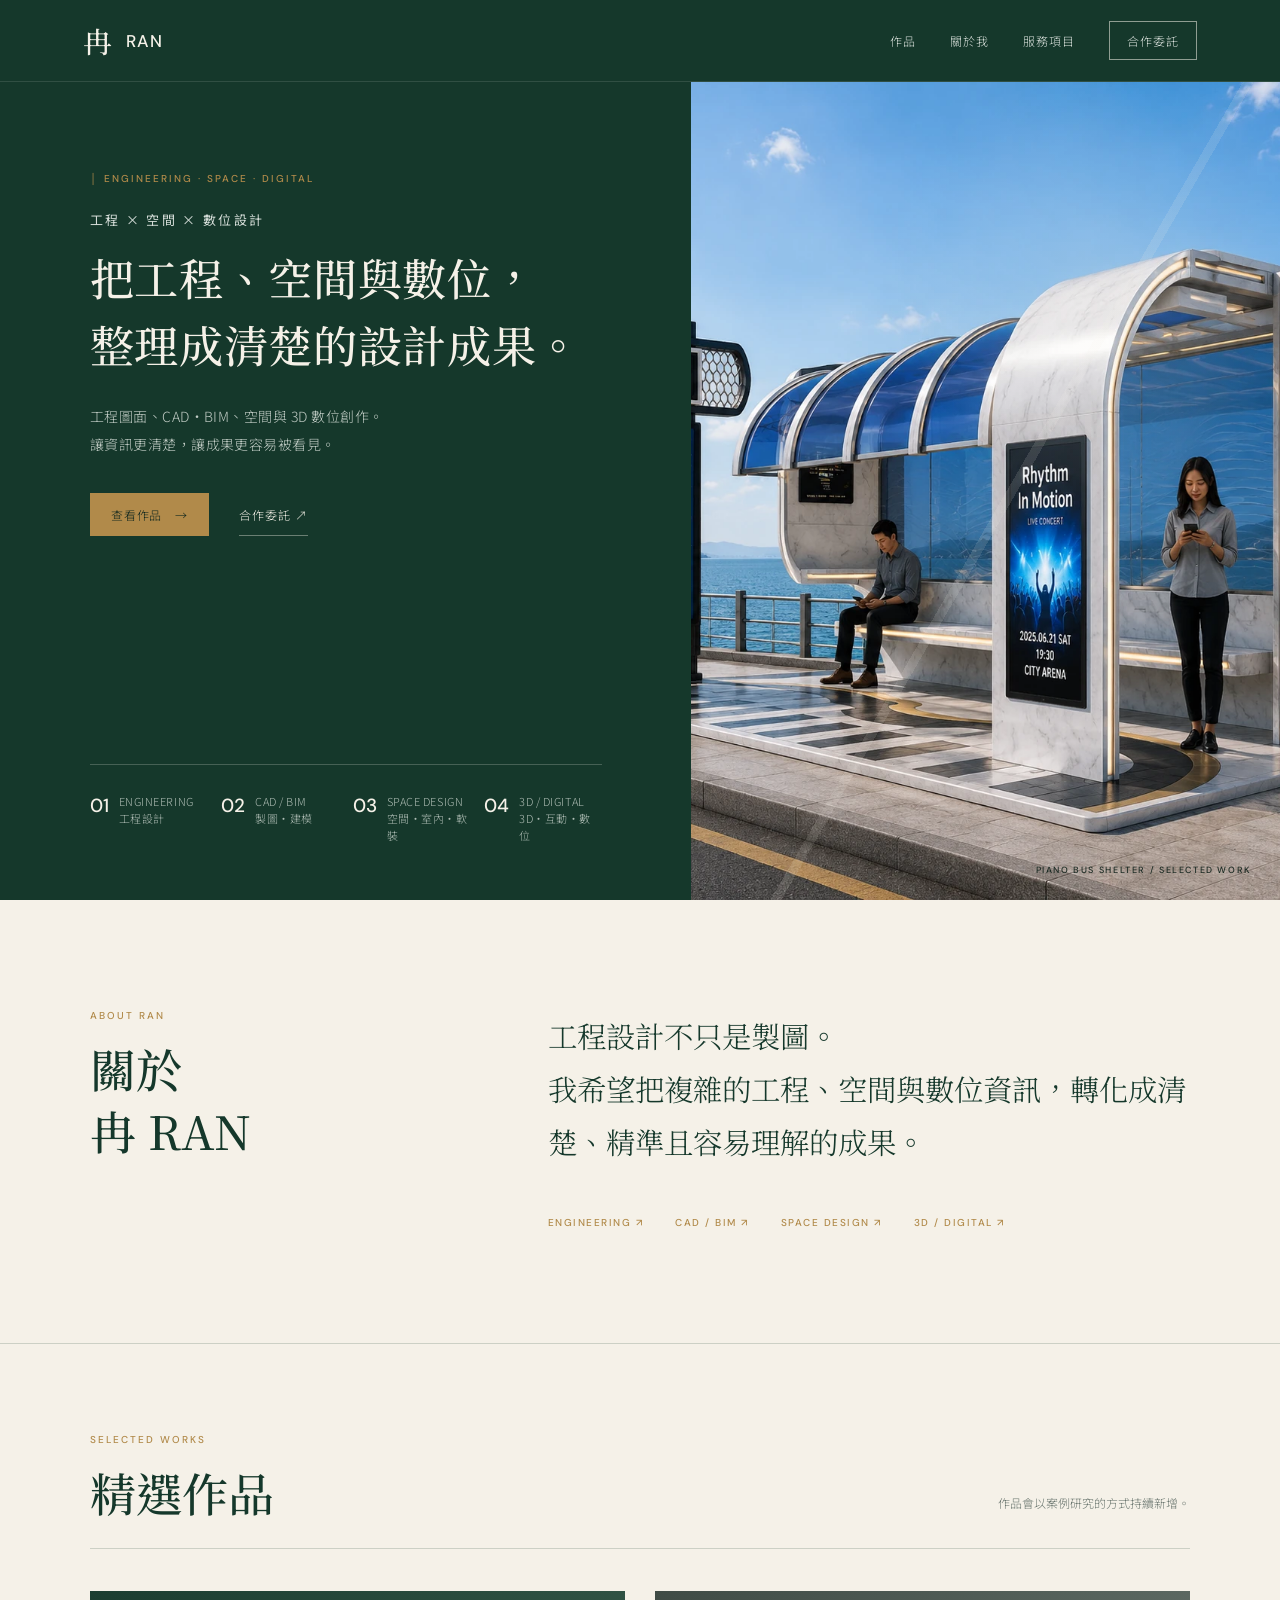
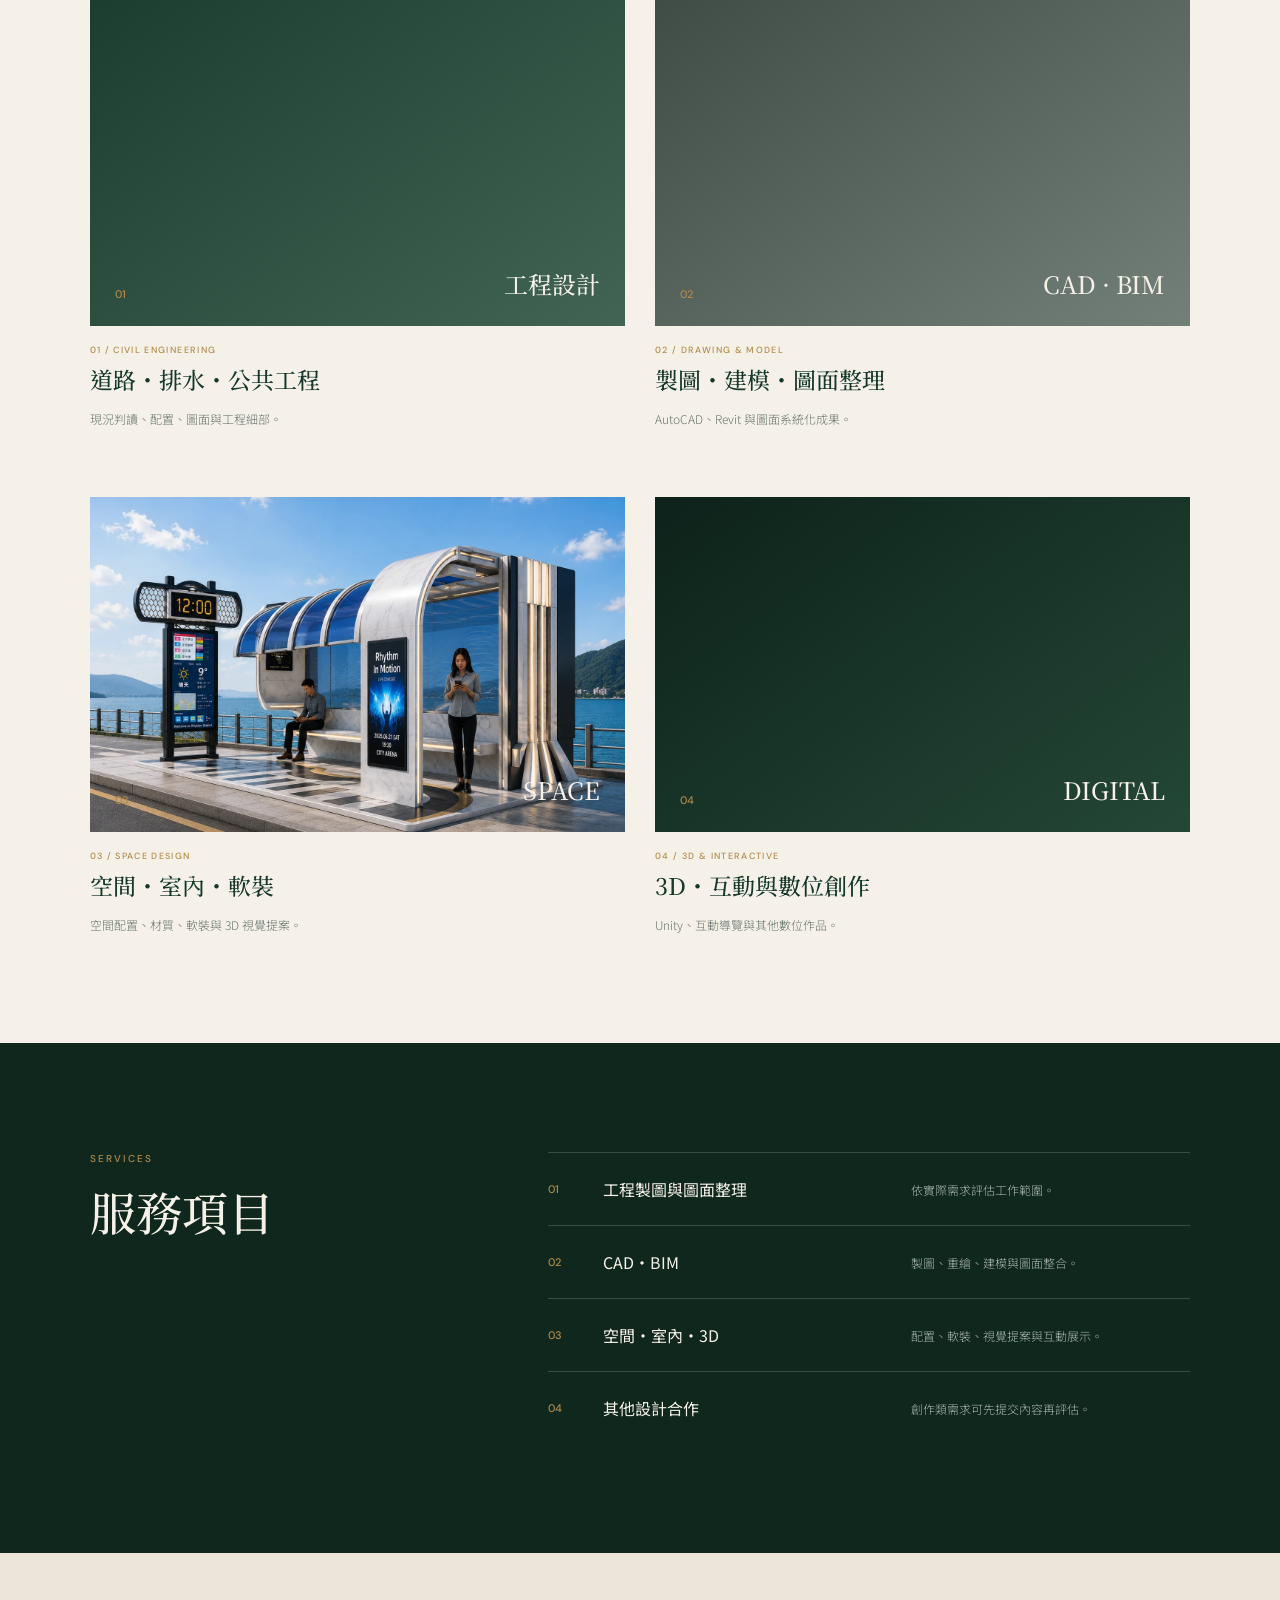
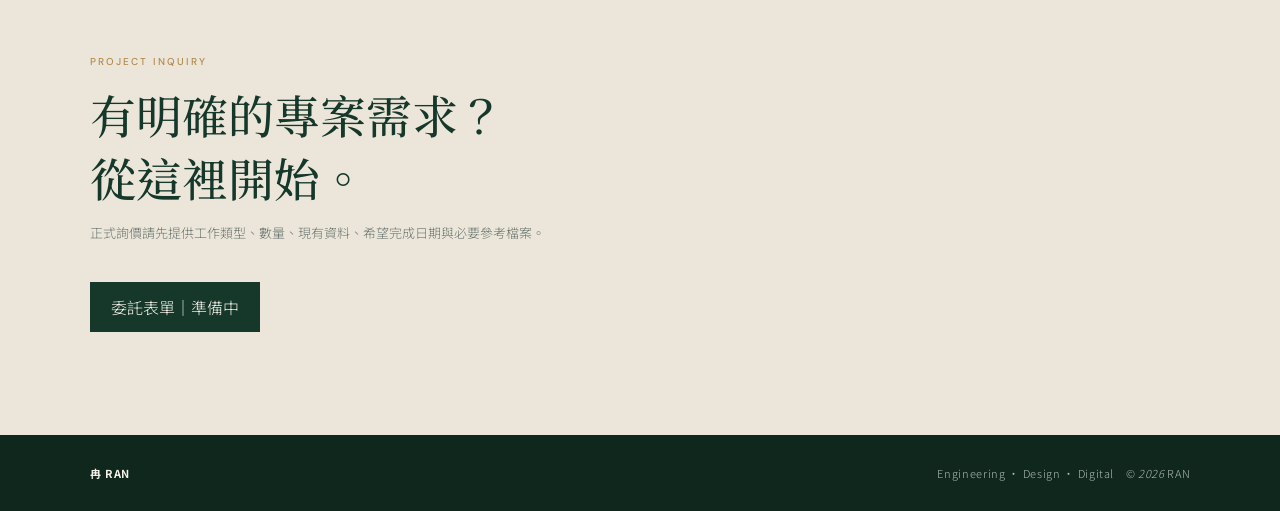
==== commit 7d40a0b7: "Add files via upload" ====
--- a/index.html
+++ b/index.html
@@ -1,11 +1,11 @@
-<!DOCTYPE html><html lang="zh-Hant"><head><meta charset="UTF-8"><meta name="viewport" content="width=device-width,initial-scale=1"><title>冉 RAN｜工程 × 空間 × 數位設計</title><link rel="preconnect" href="https://fonts.googleapis.com"><link rel="preconnect" href="https://fonts.gstatic.com" crossorigin><link href="https://fonts.googleapis.com/css2?family=Noto+Sans+TC:wght@300;400;500;600&family=Noto+Serif+TC:wght@500;600&family=DM+Sans:wght@400;500;600&display=swap" rel="stylesheet"><link rel="stylesheet" href="styles-v042.css?v=20260808-1930"></head><body><header><a class="brand" href="#top"><b>冉</b> RAN</a><nav><a href="#work">作品</a><a href="#about">關於我</a><a href="#services">服務項目</a><a href="#contact">合作委託</a></nav></header><main id="top"><section class="hero"><div class="copy"><p class="kicker">│ ENGINEERING · SPACE · DIGITAL</p><h1><small>工程 × 空間 × 數位設計</small>把工程、空間與數位，<br>整理成清楚的設計成果。</h1><p class="lead">工程圖面、CAD・BIM、空間與 3D 數位創作。<br>讓資訊更清楚，讓成果更容易被看見。</p><div class="actions"><a class="btn" href="#work">查看作品　→</a><a href="#contact">合作委託 ↗</a></div><div class="stats">
+<!DOCTYPE html><html lang="zh-Hant"><head><meta charset="UTF-8"><meta name="viewport" content="width=device-width,initial-scale=1"><title>冉 RAN｜工程 × 空間 × 數位設計</title><link rel="preconnect" href="https://fonts.googleapis.com"><link rel="preconnect" href="https://fonts.gstatic.com" crossorigin><link href="https://fonts.googleapis.com/css2?family=Noto+Sans+TC:wght@300;400;500;600&family=Noto+Serif+TC:wght@500;600&family=DM+Sans:wght@400;500;600&display=swap" rel="stylesheet"><link rel="stylesheet" href="styles-v05.css?v=20260808-2000"></head><body><header><a class="brand" href="#top"><b>冉</b> RAN</a><nav><a href="#work">作品</a><a href="#about">關於我</a><a href="#services">服務項目</a><a href="#contact">合作委託</a></nav></header><main id="top"><section class="hero"><div class="copy"><p class="kicker">│ ENGINEERING · SPACE · DIGITAL</p><h1><small>工程 × 空間 × 數位設計</small>把工程、空間與數位，<br>整理成清楚的設計成果。</h1><p class="lead">工程圖面、CAD・BIM、空間與 3D 數位創作。<br>讓資訊更清楚，讓成果更容易被看見。</p><div class="actions"><a class="btn" href="#work">查看作品　→</a><a href="#contact">合作委託 ↗</a></div><div class="stats">
 <a href="engineering.html"><b>01</b><span>ENGINEERING<br>工程設計</span></a>
 <a href="cad-bim.html"><b>02</b><span>CAD / BIM<br>製圖・建模</span></a>
 <a href="space-design.html"><b>03</b><span>SPACE DESIGN<br>空間・室內・軟裝</span></a>
 <a href="digital.html"><b>04</b><span>3D / DIGITAL<br>3D・互動・數位</span></a>
-</div></div><div class="heroimg"><div><span>HERO IMAGE</span><p>你的代表作品圖片<br>之後放在這裡</p></div><small>SELECTED WORK / 2026</small></div></section><section id="about" class="about"><div><p class="label">ABOUT RAN</p><h2>關於<br>冉 RAN</h2></div><div><p class="statement">工程設計不只是製圖。<br>我希望把複雜的工程、空間與數位資訊，轉化成清楚、精準且容易理解的成果。</p><div class="tags">
+</div></div><a class="heroimg" href="piano-bus-shelter.html" aria-label="查看琴鍵概念候車亭設計" style="background:url('assets/piano-bus-shelter/hero.webp') center/cover no-repeat"><small>PIANO BUS SHELTER / SELECTED WORK</small></a></section><section id="about" class="about"><div><p class="label">ABOUT RAN</p><h2>關於<br>冉 RAN</h2></div><div><p class="statement">工程設計不只是製圖。<br>我希望把複雜的工程、空間與數位資訊，轉化成清楚、精準且容易理解的成果。</p><div class="tags">
 <a href="engineering.html">ENGINEERING ↗</a>
 <a href="cad-bim.html">CAD / BIM ↗</a>
 <a href="space-design.html">SPACE DESIGN ↗</a>
 <a href="digital.html">3D / DIGITAL ↗</a>
-</div></div></section><section id="work" class="works"><div class="head"><div><p class="label">SELECTED WORKS</p><h2>精選作品</h2></div><p>作品會以案例研究的方式持續新增。</p></div><div class="cards"><article><a class="visual a" href="engineering.html"><span>01</span><b>工程設計</b></a><p>01 / CIVIL ENGINEERING</p><h3>道路・排水・公共工程</h3><small>現況判讀、配置、圖面與工程細部。</small></article><article><a class="visual b" href="cad-bim.html"><span>02</span><b>CAD · BIM</b></a><p>02 / DRAWING & MODEL</p><h3>製圖・建模・圖面整理</h3><small>AutoCAD、Revit 與圖面系統化成果。</small></article><article><a class="visual c" href="space-design.html"><span>03</span><b>SPACE</b></a><p>03 / SPACE DESIGN</p><h3>空間・室內・軟裝</h3><small>空間配置、材質、軟裝與 3D 視覺提案。</small></article><article><a class="visual d" href="digital.html"><span>04</span><b>DIGITAL</b></a><p>04 / 3D & INTERACTIVE</p><h3>3D・互動與數位創作</h3><small>Unity、互動導覽與其他數位作品。</small></article></div></section><section id="services" class="services"><div><p class="label gold">SERVICES</p><h2>服務項目</h2></div><div class="rows"><div><span>01</span><h3>工程製圖與圖面整理</h3><p>依實際需求評估工作範圍。</p></div><div><span>02</span><h3>CAD・BIM</h3><p>製圖、重繪、建模與圖面整合。</p></div><div><span>03</span><h3>空間・室內・3D</h3><p>配置、軟裝、視覺提案與互動展示。</p></div><div><span>04</span><h3>其他設計合作</h3><p>創作類需求可先提交內容再評估。</p></div></div></section><section id="contact" class="contact"><p class="label">PROJECT INQUIRY</p><h2>有明確的專案需求？<br>從這裡開始。</h2><p>正式詢價請先提供工作類型、數量、現有資料、希望完成日期與必要參考檔案。</p><span class="btn dark">委託表單｜準備中</span></section></main><footer><b>冉 RAN</b><span>Engineering · Design · Digital　© <i id="year"></i> RAN</span></footer><button id="backToTop" class="back-to-top" type="button" aria-label="回到頁面頂端" title="回到頂端">↑</button><script src="script.js"></script></body></html>+</div></div></section><section id="work" class="works"><div class="head"><div><p class="label">SELECTED WORKS</p><h2>精選作品</h2></div><p>作品會以案例研究的方式持續新增。</p></div><div class="cards"><article><a class="visual a" href="engineering.html"><span>01</span><b>工程設計</b></a><p>01 / CIVIL ENGINEERING</p><h3>道路・排水・公共工程</h3><small>現況判讀、配置、圖面與工程細部。</small></article><article><a class="visual b" href="cad-bim.html"><span>02</span><b>CAD · BIM</b></a><p>02 / DRAWING & MODEL</p><h3>製圖・建模・圖面整理</h3><small>AutoCAD、Revit 與圖面系統化成果。</small></article><article><a class="visual c" href="space-design.html" style="background:url('assets/piano-bus-shelter/hero.webp') center/cover no-repeat"><span>03</span><b>SPACE</b></a><p>03 / SPACE DESIGN</p><h3>空間・室內・軟裝</h3><small>空間配置、材質、軟裝與 3D 視覺提案。</small></article><article><a class="visual d" href="digital.html"><span>04</span><b>DIGITAL</b></a><p>04 / 3D & INTERACTIVE</p><h3>3D・互動與數位創作</h3><small>Unity、互動導覽與其他數位作品。</small></article></div></section><section id="services" class="services"><div><p class="label gold">SERVICES</p><h2>服務項目</h2></div><div class="rows"><div><span>01</span><h3>工程製圖與圖面整理</h3><p>依實際需求評估工作範圍。</p></div><div><span>02</span><h3>CAD・BIM</h3><p>製圖、重繪、建模與圖面整合。</p></div><div><span>03</span><h3>空間・室內・3D</h3><p>配置、軟裝、視覺提案與互動展示。</p></div><div><span>04</span><h3>其他設計合作</h3><p>創作類需求可先提交內容再評估。</p></div></div></section><section id="contact" class="contact"><p class="label">PROJECT INQUIRY</p><h2>有明確的專案需求？<br>從這裡開始。</h2><p>正式詢價請先提供工作類型、數量、現有資料、希望完成日期與必要參考檔案。</p><span class="btn dark">委託表單｜準備中</span></section></main><footer><b>冉 RAN</b><span>Engineering · Design · Digital　© <i id="year"></i> RAN</span></footer><button id="backToTop" class="back-to-top" type="button" aria-label="回到頁面頂端" title="回到頂端">↑</button><script src="script.js"></script></body></html>
--- a/styles-v05.css
+++ b/styles-v05.css
@@ -0,0 +1,261 @@
+
+:root{
+  --forest:#15382b;
+  --forest-deep:#10271e;
+  --forest-soft:#294b3d;
+  --ivory:#f5f1e8;
+  --ivory-2:#ece6da;
+  --brass:#b18a4a;
+  --ink:#1c2b24;
+  --muted:#69756e;
+  --line:rgba(21,56,43,.18);
+}
+*{box-sizing:border-box}
+html{scroll-behavior:smooth}
+body{margin:0;background:var(--ivory);color:var(--ink);font-family:"Noto Sans TC",sans-serif;font-weight:300}
+a{color:inherit}
+header{
+  height:82px;padding:0 6.5vw;display:flex;align-items:center;justify-content:space-between;
+  background:var(--forest);color:var(--ivory);border-bottom:1px solid rgba(245,241,232,.12);
+}
+.brand{text-decoration:none;font:500 17px "DM Sans";letter-spacing:.08em;display:flex;align-items:center}
+.brand b{font:500 29px "Noto Serif TC";margin-right:12px}
+nav{display:flex;align-items:center;gap:34px}
+nav a{text-decoration:none;font-size:12px;letter-spacing:.08em;color:#dbe2dd}
+nav a:last-child{border:1px solid rgba(245,241,232,.55);padding:10px 17px}
+nav a:hover{color:var(--brass)}
+.hero{display:grid;grid-template-columns:54% 46%;min-height:calc(100vh - 82px);max-height:820px}
+.copy{
+  background:var(--forest);color:var(--ivory);padding:10vh 7vw 5.5vh 7vw;
+  display:flex;flex-direction:column;justify-content:center;
+}
+.kicker,.label{font:500 10px "DM Sans";letter-spacing:.2em;color:var(--brass);margin:0}
+.copy h1{
+  font-family:"Noto Serif TC",serif;font-weight:500;font-size:clamp(35px,3.45vw,53px);
+  line-height:1.52;letter-spacing:.015em;margin:25px 0 24px;max-width:760px;
+}
+.copy h1 small{
+  display:block;font:400 13px "Noto Sans TC";letter-spacing:.18em;color:#d5ddd8;
+  margin-bottom:15px;
+}
+.lead{max-width:570px;color:#c1ccc5;font-size:14px;line-height:2;letter-spacing:.035em;margin:0}
+.actions{display:flex;align-items:center;gap:30px;margin-top:35px}
+.actions a{text-decoration:none;color:var(--ivory);font-size:12px;letter-spacing:.08em}
+.btn{background:var(--brass)!important;color:var(--forest-deep)!important;padding:13px 21px}
+.actions>a:not(.btn){border-bottom:1px solid rgba(245,241,232,.38);padding:12px 0}
+.stats{
+  display:grid;grid-template-columns:repeat(3,1fr);gap:20px;margin-top:auto;
+  padding-top:24px;border-top:1px solid rgba(245,241,232,.22)
+}
+.stats div{display:grid;grid-template-columns:auto 1fr;column-gap:12px;align-items:baseline}
+.stats b{font:500 19px "DM Sans";color:var(--ivory)}
+.stats span{font-size:11px;color:#aebcb4;letter-spacing:.05em}
+.heroimg{
+  position:relative;overflow:hidden;display:grid;place-items:center;
+  background:
+    linear-gradient(180deg,rgba(16,39,30,.05),rgba(16,39,30,.23)),
+    linear-gradient(135deg,#789084 0%,#b9c7be 50%,#6f897c 100%);
+}
+.heroimg:before{
+  content:"";position:absolute;inset:0;
+  background:
+    linear-gradient(120deg,transparent 0 52%,rgba(245,241,232,.12) 52% 53%,transparent 53%),
+    radial-gradient(circle at 70% 25%,rgba(245,241,232,.22),transparent 30%);
+}
+.heroimg>div{
+  position:relative;text-align:center;padding:54px 58px;
+  border:1px solid rgba(21,56,43,.34);background:rgba(245,241,232,.08);backdrop-filter:blur(2px)
+}
+.heroimg span{font:600 10px "DM Sans";letter-spacing:.22em}
+.heroimg p{font:400 16px "Noto Sans TC";line-height:1.8}
+.heroimg small{position:absolute;right:28px;bottom:24px;font:500 9px "DM Sans";letter-spacing:.18em}
+.about,.works,.services,.contact{padding:8.5vw 7vw}
+.about{
+  display:grid;grid-template-columns:30% 1fr;gap:10vw;background:var(--ivory);
+  border-bottom:1px solid var(--line)
+}
+.about h2,.head h2,.services h2,.contact h2{
+  font-family:"Noto Serif TC";font-weight:500;color:var(--forest);
+  font-size:clamp(34px,3.6vw,52px);line-height:1.35;margin:15px 0 0
+}
+.statement{
+  font-family:"Noto Serif TC";font-size:clamp(22px,2.3vw,34px);line-height:1.8;
+  color:var(--forest);margin:0;max-width:850px
+}
+.tags{display:flex;flex-wrap:wrap;gap:14px 32px;margin-top:48px;color:var(--brass);font:500 10px "DM Sans";letter-spacing:.15em}
+.works{padding-top:7vw}
+.head{display:flex;justify-content:space-between;align-items:end;border-bottom:1px solid var(--line);padding-bottom:25px;margin-bottom:42px}
+.head>p{color:var(--muted);font-size:12px}
+.cards{display:grid;grid-template-columns:1fr 1fr;gap:68px 30px}
+.visual{aspect-ratio:16/10;padding:25px;display:flex;justify-content:space-between;align-items:flex-end;color:var(--ivory);overflow:hidden}
+.visual span{color:var(--brass);font:500 11px "DM Sans"}
+.visual b{font:500 24px "Noto Serif TC"}
+.a{background:linear-gradient(145deg,#1b3d30,#416454)}
+.b{background:linear-gradient(145deg,#3f4b45,#738079)}
+.c{background:linear-gradient(145deg,#7c786b,#a9a18e)}
+.d{background:linear-gradient(145deg,#0d221a,#244737)}
+.cards article>p{font:500 9px "DM Sans";letter-spacing:.15em;color:var(--brass);margin:18px 0 7px}
+.cards h3{font-family:"Noto Serif TC";font-size:23px;font-weight:500;color:var(--forest);margin:0 0 9px}
+.cards small{color:var(--muted);font-size:12px}
+.services{background:var(--forest-deep);color:var(--ivory);display:grid;grid-template-columns:30% 1fr;gap:10vw}
+.services h2{color:var(--ivory)}
+.gold{color:var(--brass)}
+.rows>div{display:grid;grid-template-columns:55px 1.1fr 1fr;align-items:center;border-top:1px solid rgba(245,241,232,.18);padding:24px 0}
+.rows span{color:var(--brass);font:500 11px "DM Sans"}
+.rows h3{font-size:16px;font-weight:400;margin:0}
+.rows p{color:#aab7af;font-size:12px;margin:0}
+.contact{background:var(--ivory-2);padding-top:8vw;padding-bottom:8vw}
+.contact>p:not(.label){color:var(--muted);max-width:650px;line-height:1.9;font-size:13px}
+.dark{display:inline-block;margin-top:24px;background:var(--forest)!important;color:var(--ivory)!important}
+footer{padding:30px 7vw;background:var(--forest-deep);color:#aebbb4;display:flex;justify-content:space-between;font-size:11px;letter-spacing:.06em}
+footer b{color:var(--ivory)}
+@media(max-width:900px){
+  header{height:72px}nav{display:none}
+  .hero{grid-template-columns:1fr;max-height:none}
+  .copy{min-height:650px;padding:70px 7vw 40px}
+  .heroimg{min-height:560px}
+  .stats{margin-top:65px}
+  .about,.services{grid-template-columns:1fr;gap:45px}
+  .cards{grid-template-columns:1fr}
+  .head{display:block}
+  .rows>div{grid-template-columns:45px 1fr}.rows p{grid-column:2;margin-top:8px}
+}
+@media(max-width:560px){
+  .copy h1{font-size:34px}.heroimg{min-height:430px}
+  .stats{grid-template-columns:1fr;gap:12px}
+  .about,.works,.services,.contact{padding:72px 7vw}
+  footer{flex-direction:column;gap:8px}
+}
+
+.visual{text-decoration:none;transition:transform .35s ease,filter .35s ease}
+.visual:hover{transform:translateY(-4px);filter:brightness(1.04)}
+.category-hero{display:grid;grid-template-columns:48% 52%;min-height:650px;background:var(--forest)}
+.category-copy{padding:10vh 7vw;color:var(--ivory);display:flex;flex-direction:column;justify-content:center}
+.category-no{font:500 11px "DM Sans";letter-spacing:.18em;color:var(--brass)}
+.category-copy h1{font:500 clamp(40px,4.6vw,68px) "Noto Serif TC";line-height:1.35;margin:18px 0;color:var(--ivory)}
+.category-copy h1 small{display:block;font:400 12px "DM Sans";letter-spacing:.2em;color:#b9c7bf;margin-bottom:12px}
+.category-copy>p{max-width:520px;color:#c4cec8;line-height:1.95;font-size:14px}
+.category-cover{position:relative;display:grid;place-items:center;overflow:hidden;background:linear-gradient(145deg,#789084,#b8c8bf)}
+.category-cover:after{content:"REPRESENTATIVE IMAGE";font:500 10px "DM Sans";letter-spacing:.2em;color:rgba(16,39,30,.65);border:1px solid rgba(16,39,30,.25);padding:45px}
+.category-cover.engineer{background:linear-gradient(145deg,#315646,#8ba092)}
+.category-cover.cad{background:linear-gradient(145deg,#3f4944,#89938d)}
+.category-cover.space{background:linear-gradient(145deg,#8c8575,#c8bda8)}
+.category-cover.digital{background:linear-gradient(145deg,#173c2e,#5f7c6e)}
+.category-intro{padding:8vw 7vw;display:grid;grid-template-columns:30% 1fr;gap:10vw;border-bottom:1px solid var(--line)}
+.category-intro h2{font:500 clamp(32px,3.5vw,50px) "Noto Serif TC";color:var(--forest);margin:12px 0}
+.category-intro .big{font:500 clamp(22px,2.3vw,34px) "Noto Serif TC";color:var(--forest);line-height:1.8;margin:0}
+.project-grid{padding:7vw;display:grid;grid-template-columns:1fr 1fr;gap:65px 30px}
+.case-card{text-decoration:none;color:inherit}
+.case-image{aspect-ratio:16/10;background:#d9d5ca;position:relative;display:flex;align-items:flex-end;padding:22px;color:var(--forest)}
+.case-image:before{content:"PROJECT IMAGE";position:absolute;inset:0;display:grid;place-items:center;font:500 9px "DM Sans";letter-spacing:.18em;color:#7c857f}
+.case-image span{position:relative;z-index:1;font:500 10px "DM Sans";color:var(--brass)}
+.case-card small{display:block;margin-top:16px;color:var(--brass);font:500 9px "DM Sans";letter-spacing:.14em}
+.case-card h3{font:500 24px "Noto Serif TC";color:var(--forest);margin:7px 0}
+.case-card p{color:var(--muted);font-size:12px;line-height:1.8}
+.category-next{padding:5vw 7vw 8vw;border-top:1px solid var(--line);display:flex;justify-content:space-between;align-items:center}
+.category-next a{text-decoration:none;color:var(--forest);font:500 14px "Noto Serif TC"}
+.back-home{text-decoration:none;color:#d7e0da;font-size:12px;margin-top:30px}
+@media(max-width:900px){.category-hero{grid-template-columns:1fr}.category-cover{min-height:500px}.category-intro{grid-template-columns:1fr;gap:35px}.project-grid{grid-template-columns:1fr}}
+
+/* v0.4.1 linked category navigation */
+.stats{grid-template-columns:repeat(4,1fr);gap:14px}
+.stats a{
+  display:grid;grid-template-columns:auto 1fr;column-gap:10px;align-items:start;
+  text-decoration:none;color:inherit;padding:4px 0 6px;position:relative
+}
+.stats a:after{
+  content:"";position:absolute;left:0;bottom:0;width:0;height:1px;background:var(--brass);
+  transition:width .25s ease
+}
+.stats a:hover:after{width:100%}
+.stats a:hover b{color:var(--brass)}
+.stats a span{line-height:1.55}
+.tags a{
+  color:var(--brass);text-decoration:none;position:relative;padding-bottom:5px;
+  transition:color .2s ease
+}
+.tags a:after{
+  content:"";position:absolute;left:0;bottom:0;width:0;height:1px;background:var(--brass);
+  transition:width .25s ease
+}
+.tags a:hover:after{width:100%}
+.tags a:hover{color:#8f6d36}
+@media(max-width:900px){
+  .stats{grid-template-columns:repeat(2,1fr);row-gap:18px}
+}
+@media(max-width:560px){
+  .stats{grid-template-columns:1fr}
+}
+
+/* v0.4.2 — global back-to-top */
+.back-to-top{
+  position:fixed;right:28px;bottom:28px;z-index:999;
+  width:46px;height:46px;border-radius:50%;
+  border:1px solid rgba(177,138,74,.72);
+  background:rgba(16,39,30,.94);color:var(--brass);
+  display:grid;place-items:center;
+  font:400 20px/1 "DM Sans",sans-serif;
+  cursor:pointer;box-shadow:0 8px 28px rgba(16,39,30,.16);
+  opacity:0;visibility:hidden;transform:translateY(12px);
+  transition:opacity .25s ease,transform .25s ease,visibility .25s ease,background .2s ease,color .2s ease;
+}
+.back-to-top.show{opacity:1;visibility:visible;transform:translateY(0)}
+.back-to-top:hover{background:var(--brass);color:var(--forest-deep)}
+.back-to-top:focus-visible{outline:2px solid var(--brass);outline-offset:3px}
+@media(max-width:560px){
+  .back-to-top{right:18px;bottom:18px;width:42px;height:42px}
+}
+
+/* v0.5 — Case Study template */
+.case-hero{background:var(--forest);color:var(--ivory);padding:9vw 7vw 5vw}
+.case-breadcrumb{display:flex;gap:10px;align-items:center;font-size:11px;color:#b7c3bc;margin-bottom:55px}
+.case-breadcrumb a{color:#dce4df;text-decoration:none}
+.case-breadcrumb span{color:var(--brass)}
+.case-title{display:grid;grid-template-columns:1.25fr .75fr;gap:7vw;align-items:end}
+.case-title .label{margin-bottom:14px}
+.case-title h1{font:500 clamp(42px,5vw,76px) "Noto Serif TC";line-height:1.24;margin:0;color:var(--ivory)}
+.case-title>div:last-child{border-left:1px solid rgba(245,241,232,.18);padding-left:30px}
+.case-title>div:last-child p{color:#c0ccc4;line-height:1.9;font-size:13px}
+.case-meta{display:grid;grid-template-columns:repeat(4,1fr);gap:20px;margin-top:70px;padding-top:22px;border-top:1px solid rgba(245,241,232,.18)}
+.case-meta div{display:flex;flex-direction:column;gap:7px}
+.case-meta small{font:500 9px "DM Sans";letter-spacing:.15em;color:var(--brass)}
+.case-meta span{font-size:12px;color:#d5ddd8}
+.case-cover{height:min(74vw,760px);background:linear-gradient(135deg,#6e8579,#c0cbc4);display:grid;place-items:center;position:relative}
+.case-cover:before{content:"MAIN PROJECT IMAGE";font:500 10px "DM Sans";letter-spacing:.2em;color:rgba(16,39,30,.55);border:1px solid rgba(16,39,30,.25);padding:50px}
+.case-section{padding:8vw 7vw;border-bottom:1px solid var(--line)}
+.case-section-head{display:grid;grid-template-columns:25% 1fr;gap:8vw;margin-bottom:50px}
+.case-section-head .no{font:500 11px "DM Sans";letter-spacing:.18em;color:var(--brass)}
+.case-section-head h2{font:500 clamp(31px,3.5vw,50px) "Noto Serif TC";color:var(--forest);margin:6px 0 0}
+.case-section-head p{font-size:14px;line-height:2;color:var(--muted);max-width:760px;margin:0}
+.case-gallery{display:grid;grid-template-columns:1.2fr .8fr;gap:24px}
+.case-gallery.reverse{grid-template-columns:.8fr 1.2fr}
+.media-box{background:#d8d4c9;min-height:430px;display:grid;place-items:center;color:#7a837d;font:500 9px "DM Sans";letter-spacing:.18em}
+.media-box.tall{min-height:600px}
+.media-box.dark{background:#29483a;color:#dfe5e1}
+.case-detail-grid{display:grid;grid-template-columns:repeat(3,1fr);gap:20px}
+.detail-box{min-height:300px;background:#eee9df;padding:24px;display:flex;flex-direction:column;justify-content:space-between}
+.detail-box span{font:500 10px "DM Sans";letter-spacing:.15em;color:var(--brass)}
+.detail-box h3{font:500 20px "Noto Serif TC";color:var(--forest);margin:0}
+.case-result{background:var(--forest-deep);color:var(--ivory)}
+.case-result .case-section-head h2{color:var(--ivory)}
+.case-result .case-section-head p{color:#b7c4bc}
+.case-next{display:grid;grid-template-columns:1fr 1fr}
+.case-next a{padding:55px 7vw;text-decoration:none}
+.case-next .prev{background:var(--ivory-2);color:var(--forest)}
+.case-next .next{background:var(--forest);color:var(--ivory);text-align:right}
+.case-next small{display:block;font:500 9px "DM Sans";letter-spacing:.15em;color:var(--brass);margin-bottom:10px}
+.case-next strong{font:500 21px "Noto Serif TC"}
+.template-note{background:#efe7d8;border-left:3px solid var(--brass);padding:18px 20px;color:#6d6559;font-size:12px;line-height:1.8;margin-top:40px}
+@media(max-width:900px){
+ .case-title,.case-section-head{grid-template-columns:1fr}
+ .case-title>div:last-child{border-left:0;border-top:1px solid rgba(245,241,232,.18);padding:24px 0 0}
+ .case-meta{grid-template-columns:repeat(2,1fr)}
+ .case-gallery,.case-gallery.reverse,.case-detail-grid{grid-template-columns:1fr}
+ .case-next{grid-template-columns:1fr}
+}
+@media(max-width:560px){
+ .case-hero,.case-section{padding:72px 7vw}
+ .case-meta{grid-template-columns:1fr}
+ .case-cover{height:480px}
+ .media-box,.media-box.tall{min-height:320px}
+}
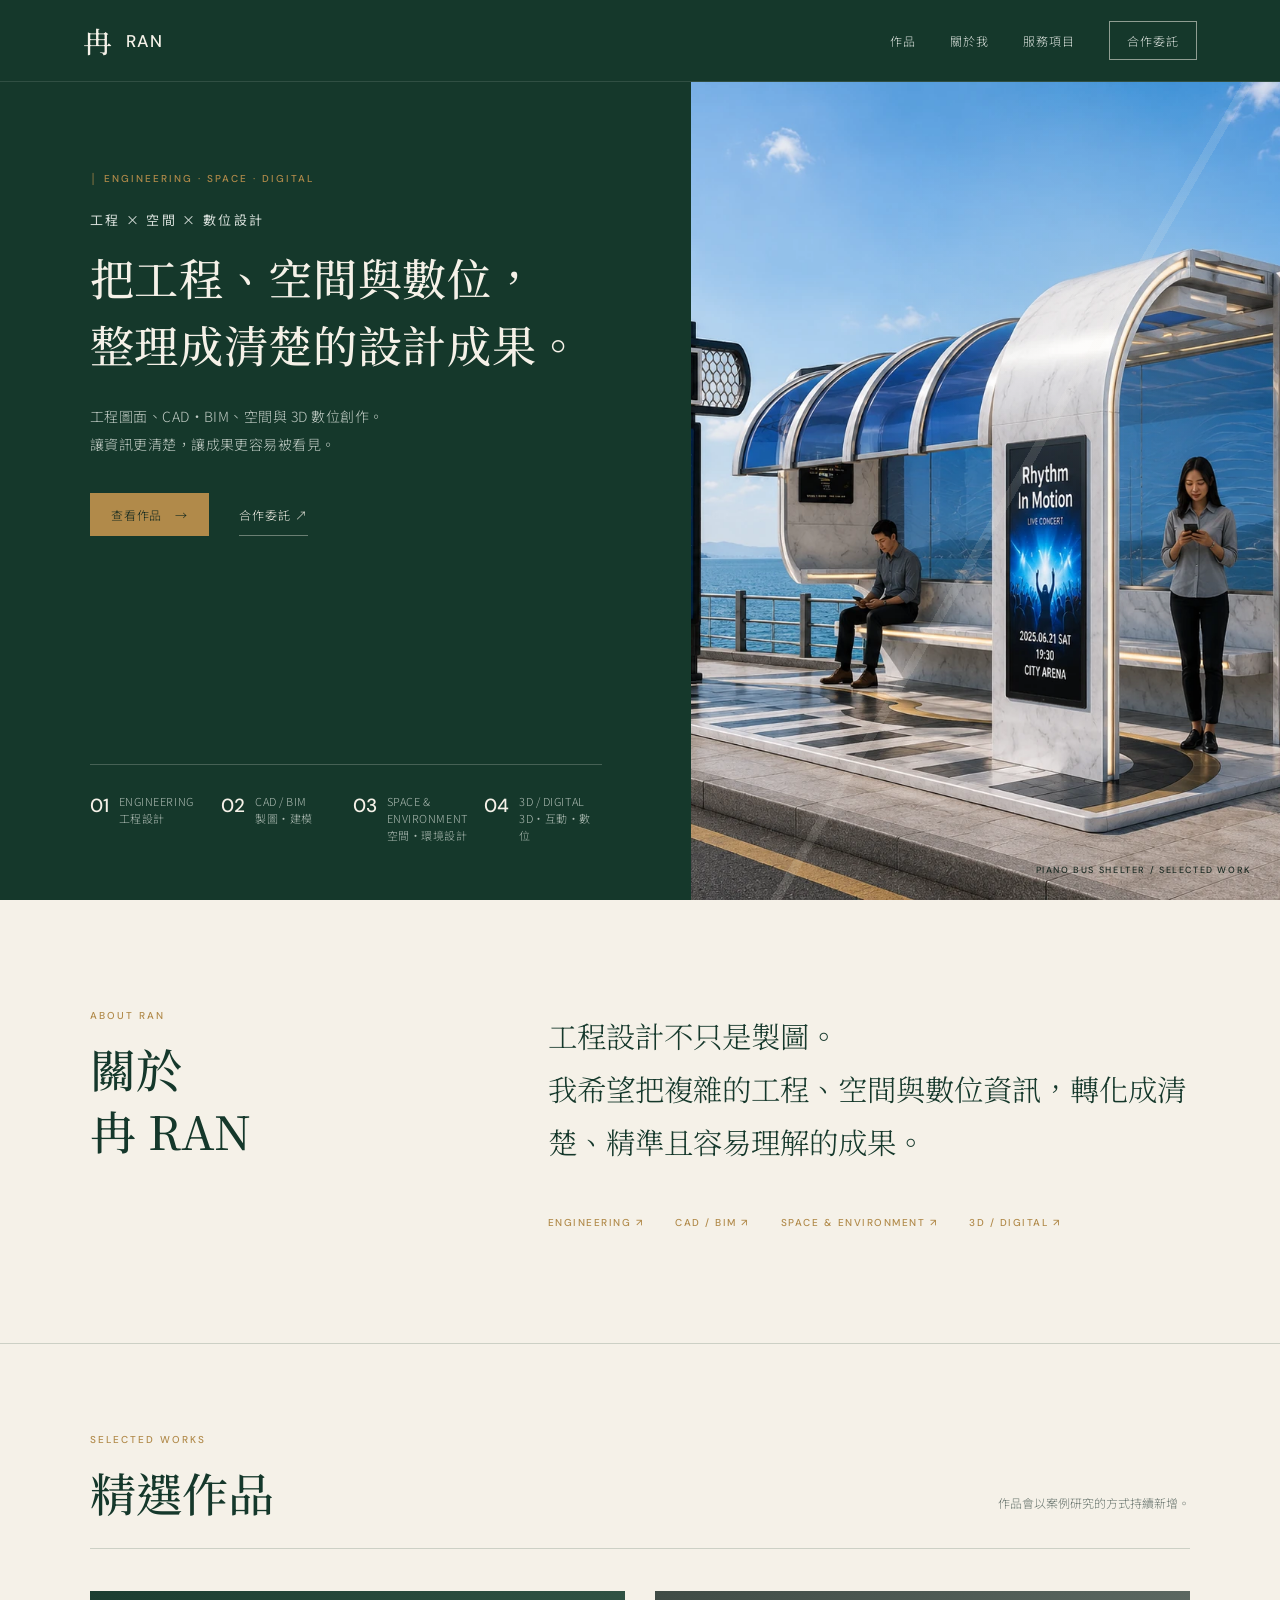
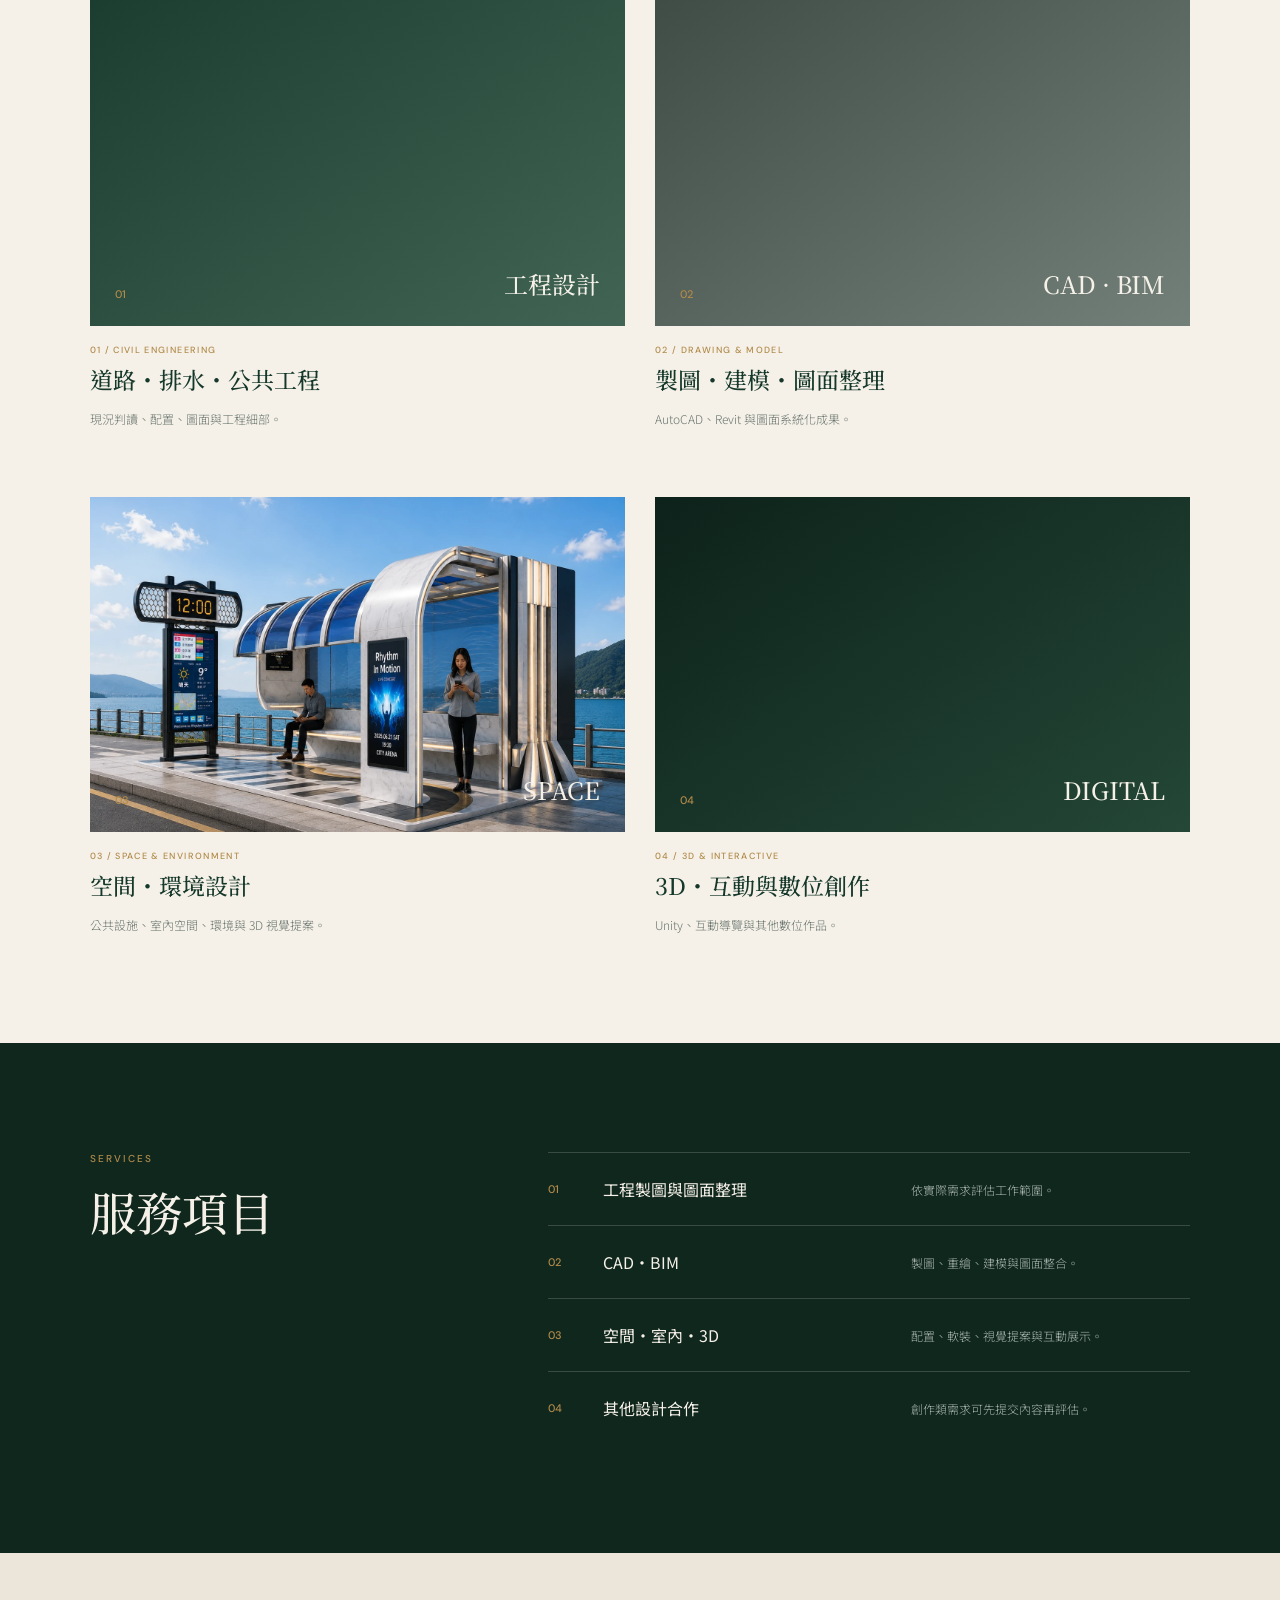
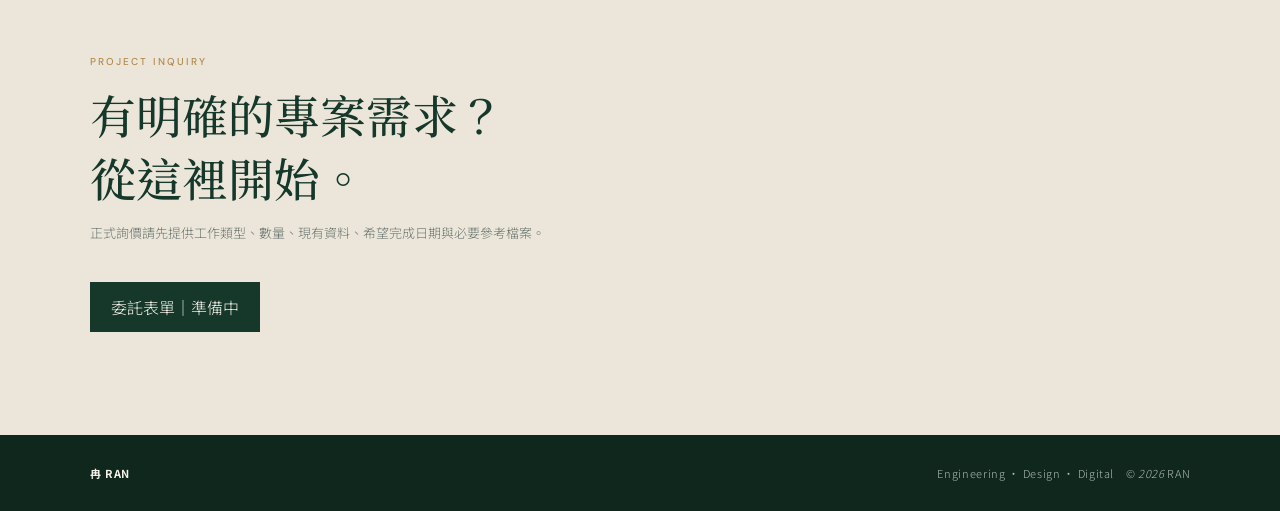
==== commit 4e93023c: "Add files via upload" ====
--- a/index.html
+++ b/index.html
@@ -1,11 +1,11 @@
 <!DOCTYPE html><html lang="zh-Hant"><head><meta charset="UTF-8"><meta name="viewport" content="width=device-width,initial-scale=1"><title>冉 RAN｜工程 × 空間 × 數位設計</title><link rel="preconnect" href="https://fonts.googleapis.com"><link rel="preconnect" href="https://fonts.gstatic.com" crossorigin><link href="https://fonts.googleapis.com/css2?family=Noto+Sans+TC:wght@300;400;500;600&family=Noto+Serif+TC:wght@500;600&family=DM+Sans:wght@400;500;600&display=swap" rel="stylesheet"><link rel="stylesheet" href="styles-v05.css?v=20260808-2000"></head><body><header><a class="brand" href="#top"><b>冉</b> RAN</a><nav><a href="#work">作品</a><a href="#about">關於我</a><a href="#services">服務項目</a><a href="#contact">合作委託</a></nav></header><main id="top"><section class="hero"><div class="copy"><p class="kicker">│ ENGINEERING · SPACE · DIGITAL</p><h1><small>工程 × 空間 × 數位設計</small>把工程、空間與數位，<br>整理成清楚的設計成果。</h1><p class="lead">工程圖面、CAD・BIM、空間與 3D 數位創作。<br>讓資訊更清楚，讓成果更容易被看見。</p><div class="actions"><a class="btn" href="#work">查看作品　→</a><a href="#contact">合作委託 ↗</a></div><div class="stats">
 <a href="engineering.html"><b>01</b><span>ENGINEERING<br>工程設計</span></a>
 <a href="cad-bim.html"><b>02</b><span>CAD / BIM<br>製圖・建模</span></a>
-<a href="space-design.html"><b>03</b><span>SPACE DESIGN<br>空間・室內・軟裝</span></a>
+<a href="space-design.html"><b>03</b><span>SPACE & ENVIRONMENT<br>空間・環境設計</span></a>
 <a href="digital.html"><b>04</b><span>3D / DIGITAL<br>3D・互動・數位</span></a>
 </div></div><a class="heroimg" href="piano-bus-shelter.html" aria-label="查看琴鍵概念候車亭設計" style="background:url('assets/piano-bus-shelter/hero.webp') center/cover no-repeat"><small>PIANO BUS SHELTER / SELECTED WORK</small></a></section><section id="about" class="about"><div><p class="label">ABOUT RAN</p><h2>關於<br>冉 RAN</h2></div><div><p class="statement">工程設計不只是製圖。<br>我希望把複雜的工程、空間與數位資訊，轉化成清楚、精準且容易理解的成果。</p><div class="tags">
 <a href="engineering.html">ENGINEERING ↗</a>
 <a href="cad-bim.html">CAD / BIM ↗</a>
-<a href="space-design.html">SPACE DESIGN ↗</a>
+<a href="space-design.html">SPACE & ENVIRONMENT ↗</a>
 <a href="digital.html">3D / DIGITAL ↗</a>
-</div></div></section><section id="work" class="works"><div class="head"><div><p class="label">SELECTED WORKS</p><h2>精選作品</h2></div><p>作品會以案例研究的方式持續新增。</p></div><div class="cards"><article><a class="visual a" href="engineering.html"><span>01</span><b>工程設計</b></a><p>01 / CIVIL ENGINEERING</p><h3>道路・排水・公共工程</h3><small>現況判讀、配置、圖面與工程細部。</small></article><article><a class="visual b" href="cad-bim.html"><span>02</span><b>CAD · BIM</b></a><p>02 / DRAWING & MODEL</p><h3>製圖・建模・圖面整理</h3><small>AutoCAD、Revit 與圖面系統化成果。</small></article><article><a class="visual c" href="space-design.html" style="background:url('assets/piano-bus-shelter/hero.webp') center/cover no-repeat"><span>03</span><b>SPACE</b></a><p>03 / SPACE DESIGN</p><h3>空間・室內・軟裝</h3><small>空間配置、材質、軟裝與 3D 視覺提案。</small></article><article><a class="visual d" href="digital.html"><span>04</span><b>DIGITAL</b></a><p>04 / 3D & INTERACTIVE</p><h3>3D・互動與數位創作</h3><small>Unity、互動導覽與其他數位作品。</small></article></div></section><section id="services" class="services"><div><p class="label gold">SERVICES</p><h2>服務項目</h2></div><div class="rows"><div><span>01</span><h3>工程製圖與圖面整理</h3><p>依實際需求評估工作範圍。</p></div><div><span>02</span><h3>CAD・BIM</h3><p>製圖、重繪、建模與圖面整合。</p></div><div><span>03</span><h3>空間・室內・3D</h3><p>配置、軟裝、視覺提案與互動展示。</p></div><div><span>04</span><h3>其他設計合作</h3><p>創作類需求可先提交內容再評估。</p></div></div></section><section id="contact" class="contact"><p class="label">PROJECT INQUIRY</p><h2>有明確的專案需求？<br>從這裡開始。</h2><p>正式詢價請先提供工作類型、數量、現有資料、希望完成日期與必要參考檔案。</p><span class="btn dark">委託表單｜準備中</span></section></main><footer><b>冉 RAN</b><span>Engineering · Design · Digital　© <i id="year"></i> RAN</span></footer><button id="backToTop" class="back-to-top" type="button" aria-label="回到頁面頂端" title="回到頂端">↑</button><script src="script.js"></script></body></html>+</div></div></section><section id="work" class="works"><div class="head"><div><p class="label">SELECTED WORKS</p><h2>精選作品</h2></div><p>作品會以案例研究的方式持續新增。</p></div><div class="cards"><article><a class="visual a" href="engineering.html"><span>01</span><b>工程設計</b></a><p>01 / CIVIL ENGINEERING</p><h3>道路・排水・公共工程</h3><small>現況判讀、配置、圖面與工程細部。</small></article><article><a class="visual b" href="cad-bim.html"><span>02</span><b>CAD · BIM</b></a><p>02 / DRAWING & MODEL</p><h3>製圖・建模・圖面整理</h3><small>AutoCAD、Revit 與圖面系統化成果。</small></article><article><a class="visual c" href="space-design.html" style="background:url('assets/piano-bus-shelter/hero.webp') center/cover no-repeat"><span>03</span><b>SPACE</b></a><p>03 / SPACE & ENVIRONMENT</p><h3>空間・環境設計</h3><small>公共設施、室內空間、環境與 3D 視覺提案。</small></article><article><a class="visual d" href="digital.html"><span>04</span><b>DIGITAL</b></a><p>04 / 3D & INTERACTIVE</p><h3>3D・互動與數位創作</h3><small>Unity、互動導覽與其他數位作品。</small></article></div></section><section id="services" class="services"><div><p class="label gold">SERVICES</p><h2>服務項目</h2></div><div class="rows"><div><span>01</span><h3>工程製圖與圖面整理</h3><p>依實際需求評估工作範圍。</p></div><div><span>02</span><h3>CAD・BIM</h3><p>製圖、重繪、建模與圖面整合。</p></div><div><span>03</span><h3>空間・室內・3D</h3><p>配置、軟裝、視覺提案與互動展示。</p></div><div><span>04</span><h3>其他設計合作</h3><p>創作類需求可先提交內容再評估。</p></div></div></section><section id="contact" class="contact"><p class="label">PROJECT INQUIRY</p><h2>有明確的專案需求？<br>從這裡開始。</h2><p>正式詢價請先提供工作類型、數量、現有資料、希望完成日期與必要參考檔案。</p><span class="btn dark">委託表單｜準備中</span></section></main><footer><b>冉 RAN</b><span>Engineering · Design · Digital　© <i id="year"></i> RAN</span></footer><button id="backToTop" class="back-to-top" type="button" aria-label="回到頁面頂端" title="回到頂端">↑</button><script src="script.js"></script></body></html>
